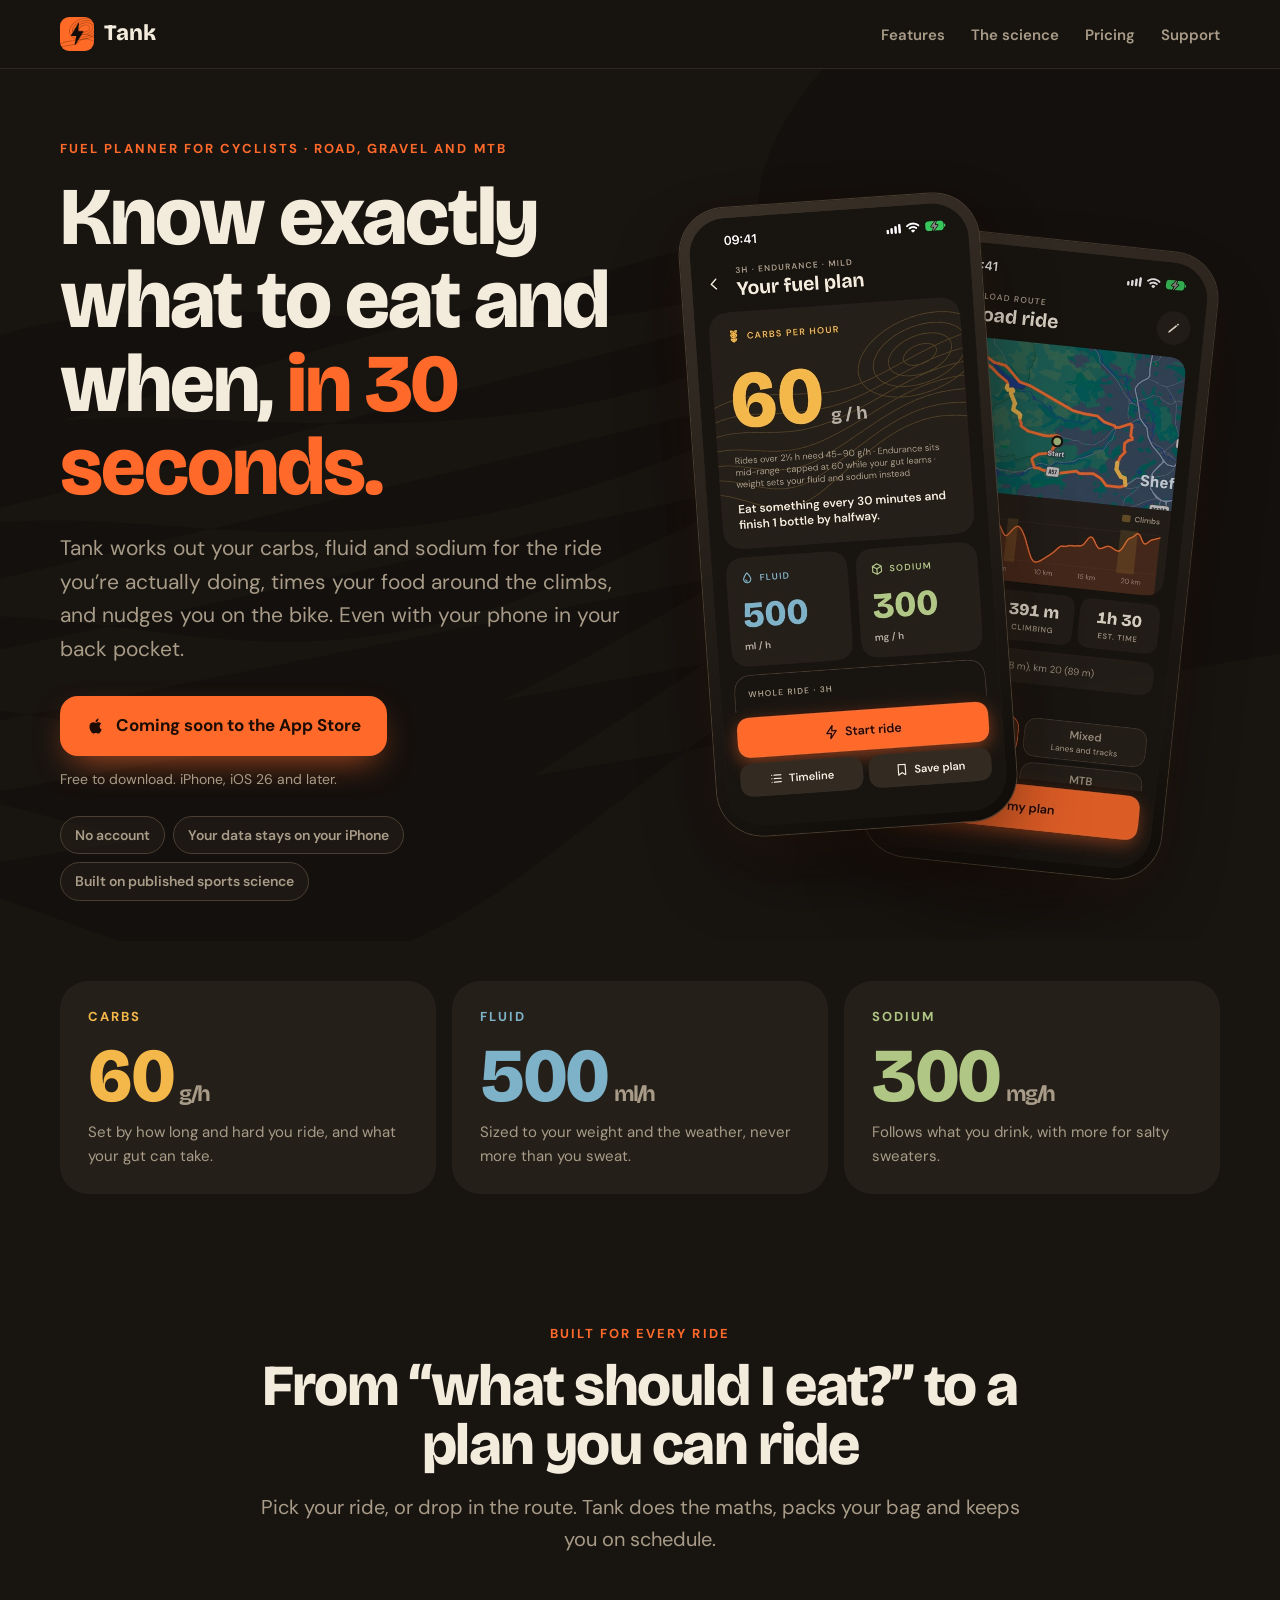
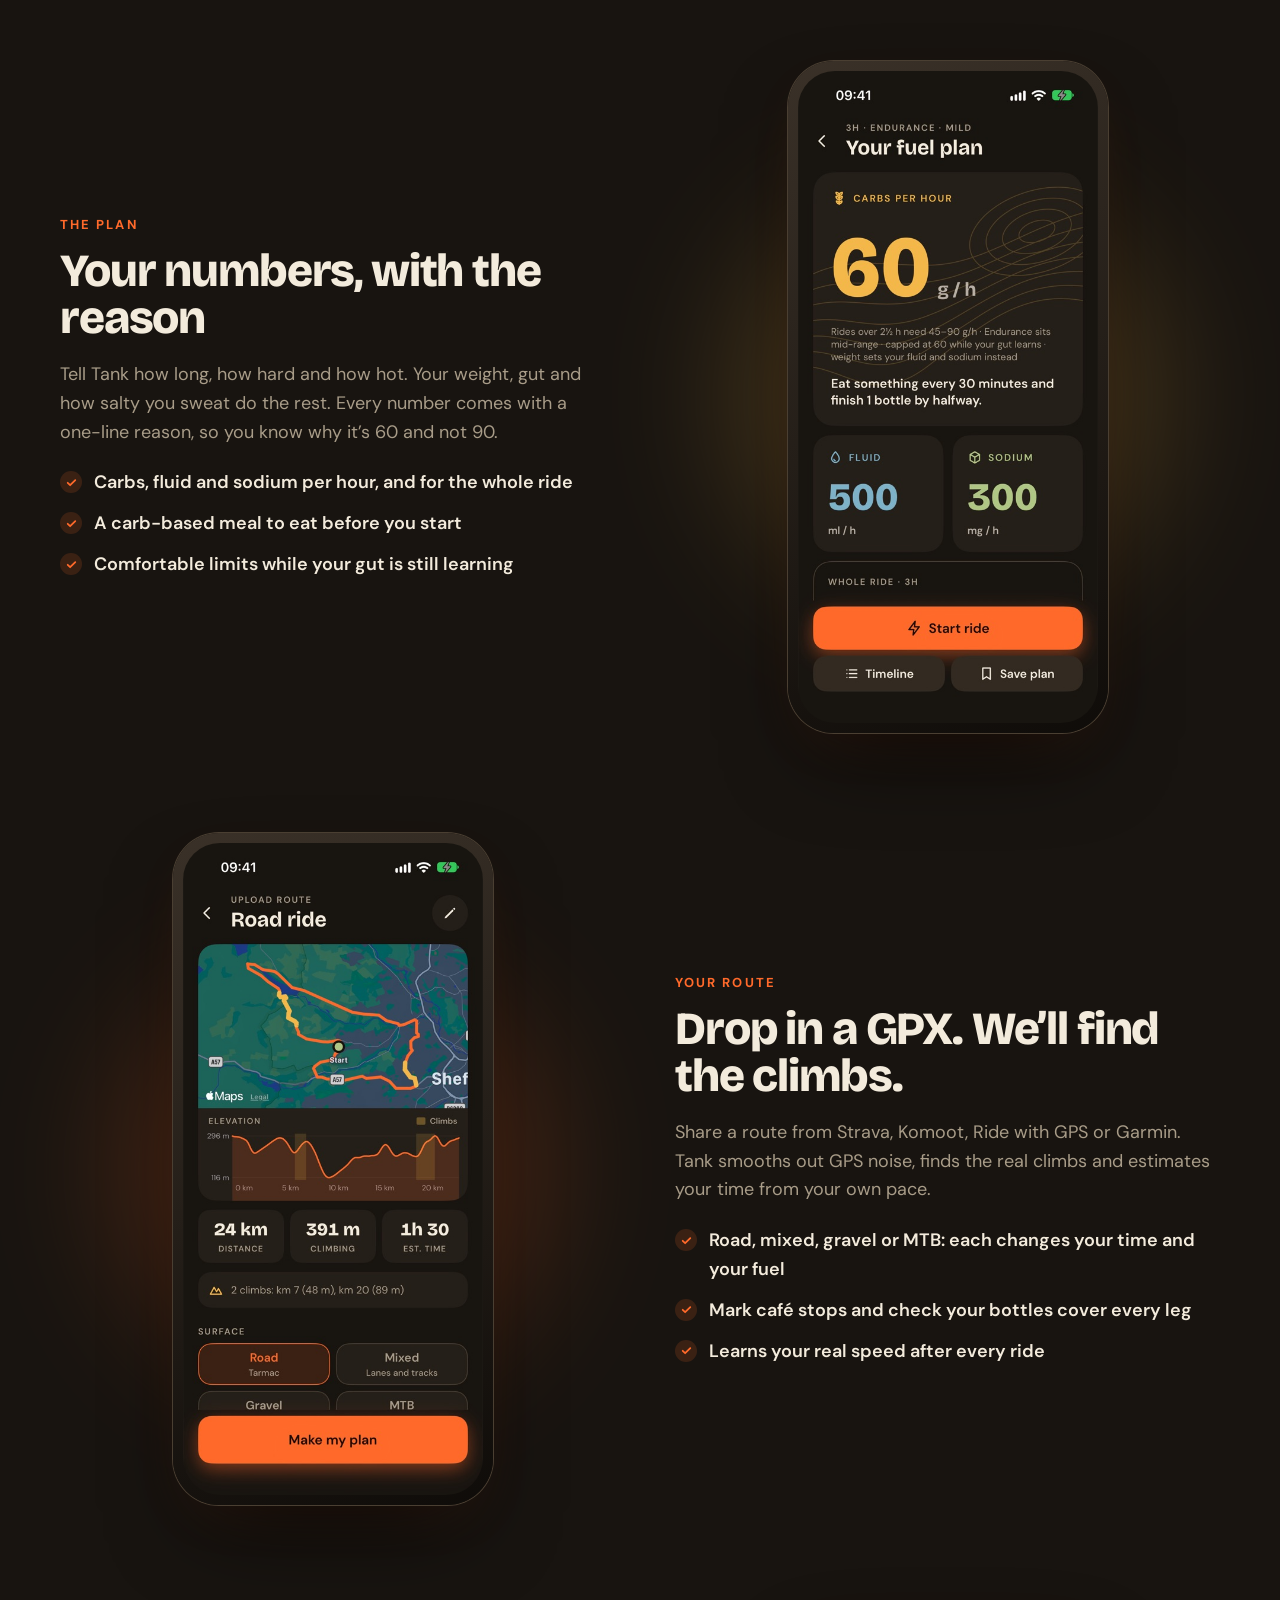
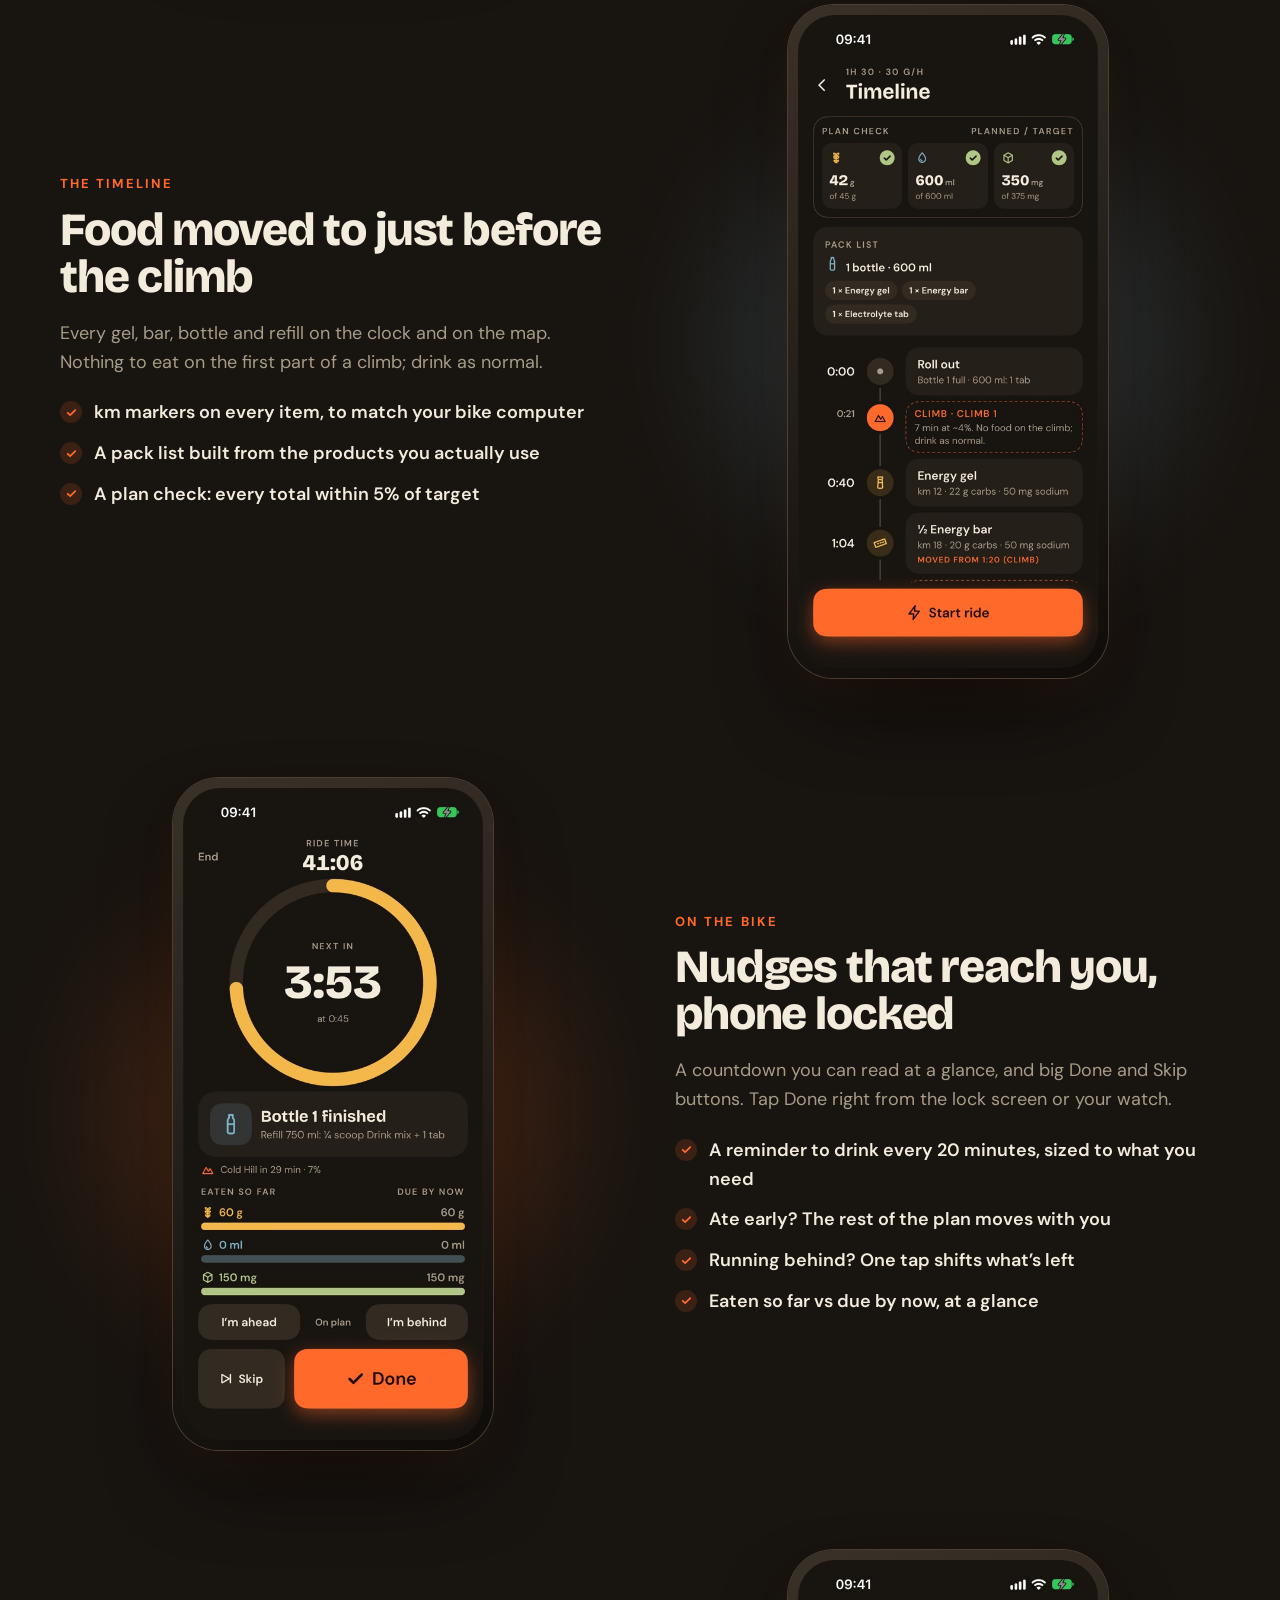
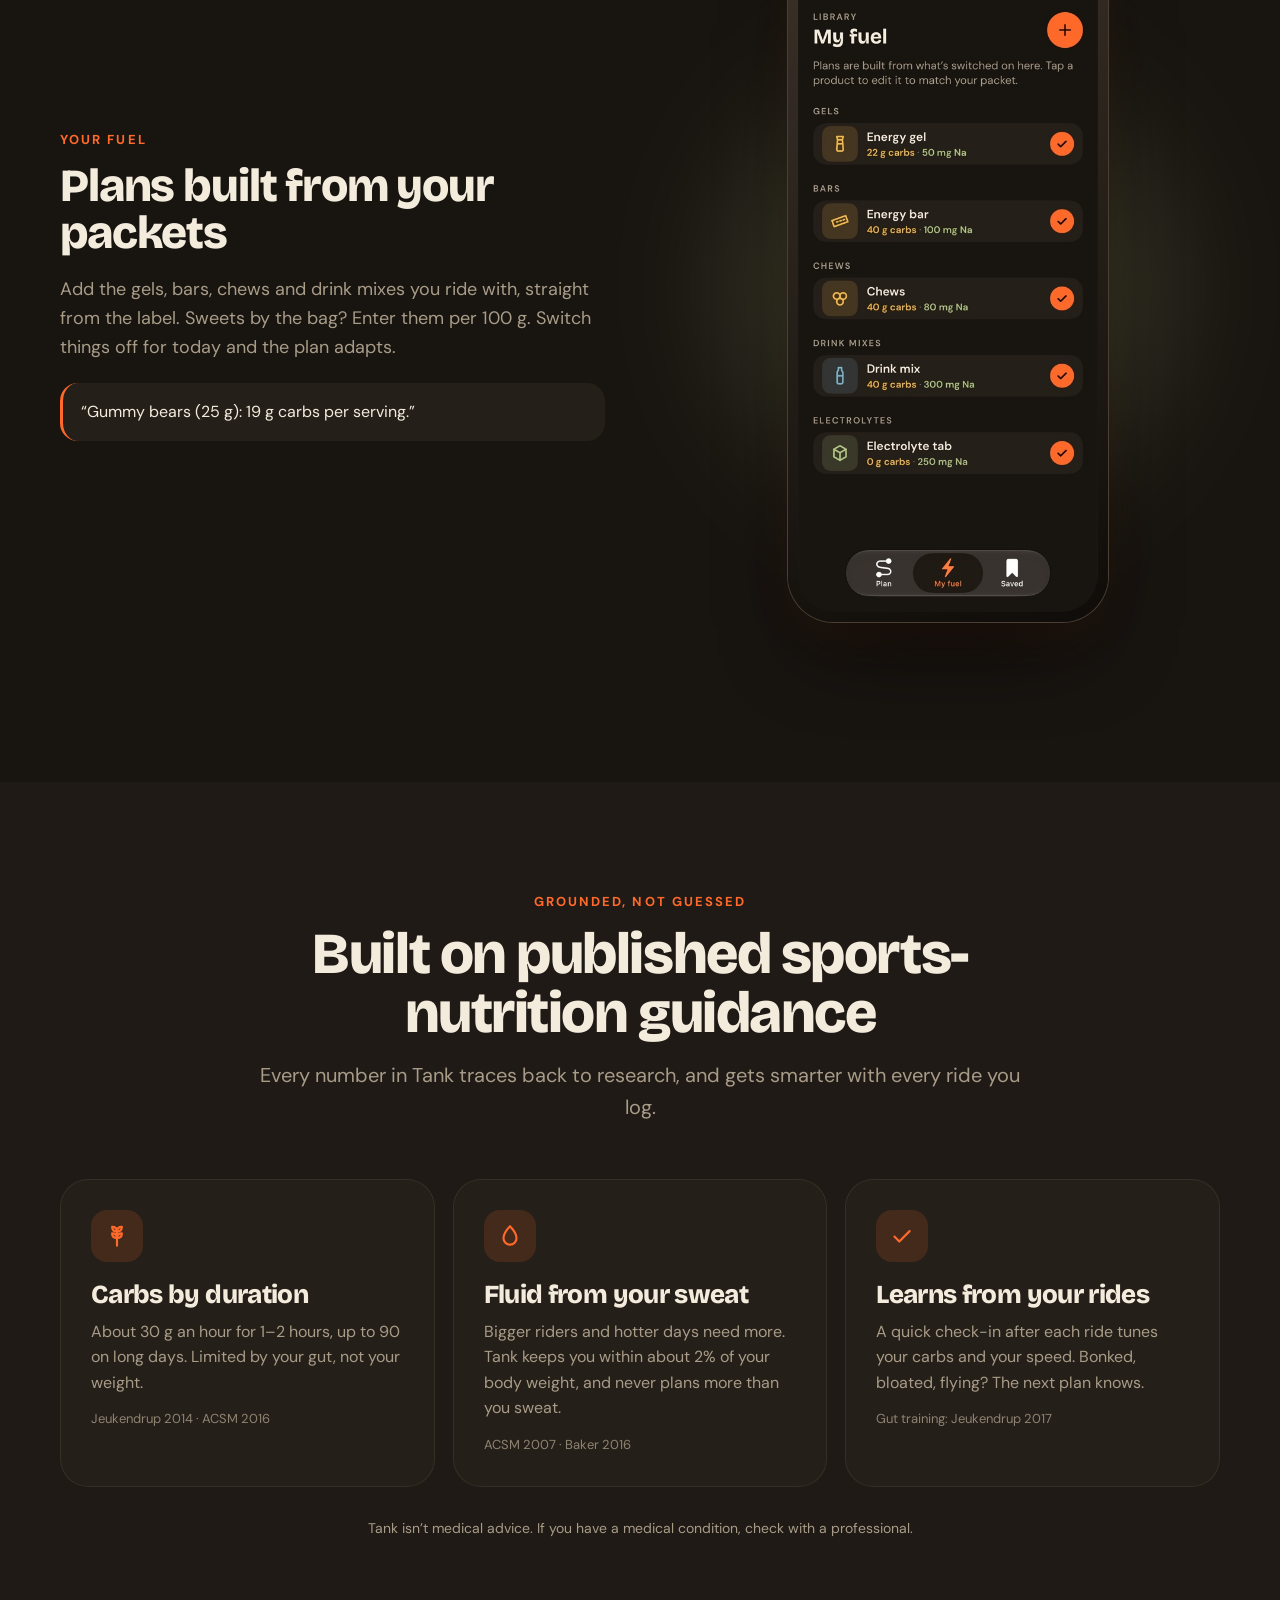
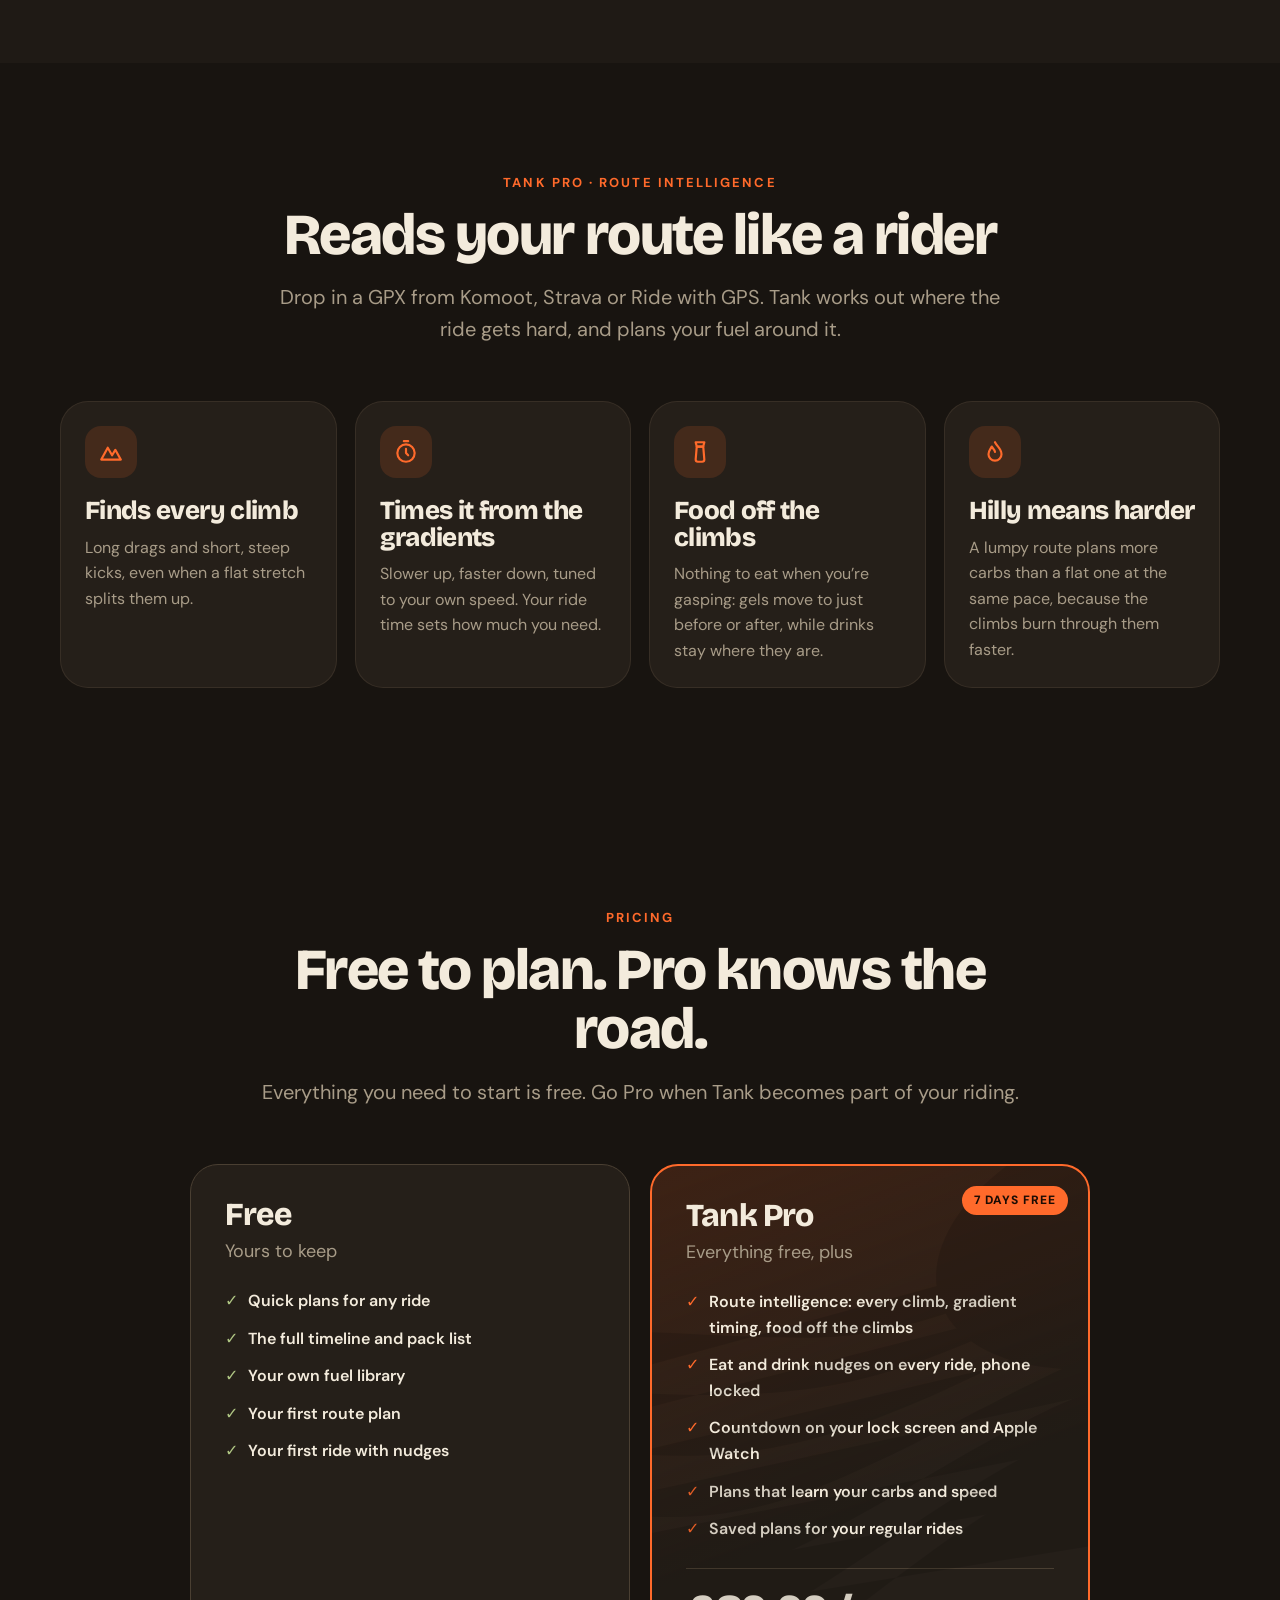
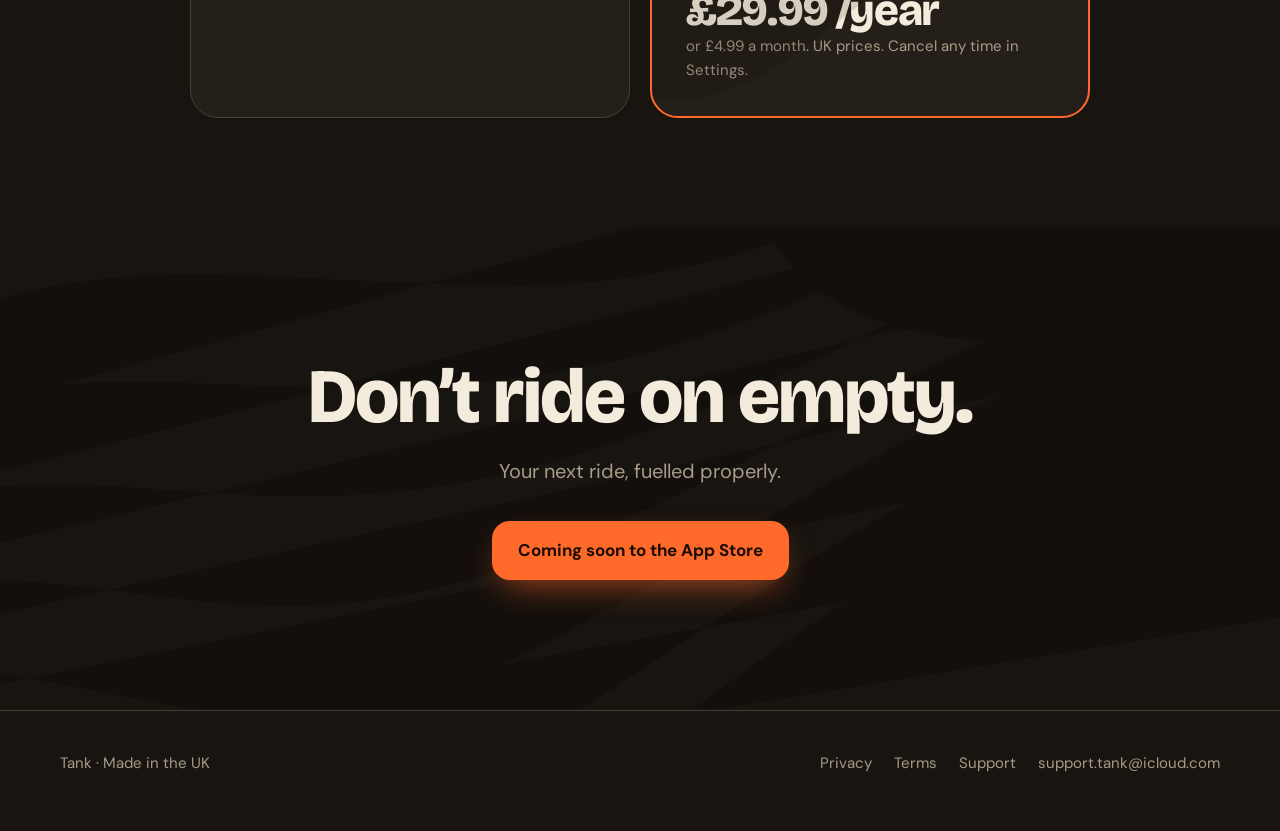
==== index.html @ f873caa7 "Tank website Co-Authored-By: Claude Sonnet 5.5 <noreply@anthropic.com>" ====
<!doctype html>
<html lang="en-GB">
<head>
  <meta charset="utf-8">
  <meta name="viewport" content="width=device-width, initial-scale=1">
  <title>Tank: know exactly what to eat on the bike</title>
  <meta name="description" content="Tank plans your carbs, fluid and sodium for every ride, times your food around the climbs, and nudges you on the bike. For cyclists on road, gravel and MTB.">
  <link rel="icon" href="img/favicon.png">
  <link rel="apple-touch-icon" href="img/icon.png">
  <link rel="preconnect" href="https://fonts.googleapis.com">
  <link rel="preconnect" href="https://fonts.gstatic.com" crossorigin>
  <link href="https://fonts.googleapis.com/css2?family=Bricolage+Grotesque:opsz,wght@12..96,600..800&family=DM+Sans:opsz,wght@9..40,400..700&display=swap" rel="stylesheet">
  <link rel="stylesheet" href="styles.css?v=3">
</head>
<body>

<svg width="0" height="0" style="position:absolute" aria-hidden="true">
  <defs>
    <symbol id="topo" viewBox="0 0 390 300" preserveAspectRatio="xMidYMid slice">
      <path d="M-20 240 C 60 200, 90 290, 170 230 S 300 120, 410 170"/>
      <path d="M-20 226 C 60 182, 90 260, 170 210 S 300 108, 410 148"/>
      <path d="M-20 212 C 60 164, 90 230, 170 190 S 300 96, 410 126"/>
      <path d="M-20 198 C 60 146, 90 200, 170 170 S 300 84, 410 104"/>
      <path d="M-20 184 C 60 128, 90 170, 170 150 S 300 72, 410 82"/>
      <path d="M-20 170 C 60 110, 90 140, 170 130 S 300 60, 410 60"/>
      <path d="M-20 156 C 60 92, 90 110, 170 110 S 300 48, 410 38"/>
      <ellipse cx="300" cy="70" rx="22" ry="12" transform="rotate(-18 300 70)"/>
      <ellipse cx="300" cy="70" rx="42" ry="24" transform="rotate(-18 300 70)"/>
      <ellipse cx="300" cy="70" rx="62" ry="36" transform="rotate(-18 300 70)"/>
      <ellipse cx="300" cy="70" rx="82" ry="48" transform="rotate(-18 300 70)"/>
    </symbol>
  </defs>
</svg>

<header class="nav">
  <div class="wrap">
    <a class="brand" href="index.html"><img src="img/icon.png" alt="">Tank</a>
    <ul>
      <li class="hide-sm"><a href="#features">Features</a></li>
      <li class="hide-sm"><a href="#science">The science</a></li>
      <li><a href="#pricing">Pricing</a></li>
      <li><a href="support.html">Support</a></li>
    </ul>
  </div>
</header>

<main>
  <section class="hero">
    <div class="topo"><svg><use href="#topo"/></svg></div>
    <div class="wrap">
      <div class="reveal">
        <div class="eyebrow">Fuel planner for cyclists · road, gravel and MTB</div>
        <h1>Know exactly what to eat and when, <em>in 30 seconds.</em></h1>
        <p class="lede">Tank works out your carbs, fluid and sodium for the ride you’re actually doing, times your food around the climbs, and nudges you on the bike. Even with your phone in your back pocket.</p>
        <a class="btn" href="#pricing">
          <svg viewBox="0 0 24 24" fill="currentColor" aria-hidden="true"><path d="M16.37 12.6c-.02-2.27 1.86-3.36 1.94-3.41-1.06-1.55-2.71-1.76-3.29-1.78-1.4-.14-2.73.82-3.44.82-.71 0-1.8-.8-2.96-.78-1.52.02-2.93.89-3.71 2.25-1.59 2.75-.41 6.81 1.13 9.04.76 1.09 1.66 2.31 2.84 2.27 1.14-.05 1.57-.74 2.95-.74 1.38 0 1.76.74 2.96.71 1.23-.02 2-1.11 2.74-2.21.87-1.26 1.22-2.49 1.24-2.55-.03-.01-2.37-.91-2.4-3.62zM14.12 5.94c.63-.76 1.05-1.82.93-2.88-.9.04-2 .6-2.65 1.36-.58.67-1.09 1.75-.95 2.79 1.01.08 2.04-.51 2.67-1.27z"/></svg>
          Coming soon to the App Store
        </a>
        <p class="small">Free to download. iPhone, iOS 26 and later.</p>
        <div class="chips">
          <span class="chip">No account</span>
          <span class="chip">Your data stays on your iPhone</span>
          <span class="chip">Built on published sports science</span>
        </div>
      </div>
      <div class="phones reveal">
        <div class="phone back"><img src="img/route.jpg" alt="Tank’s route screen: a 24 km road ride near Sheffield with two climbs, 391 m of climbing, 1h 30 estimated"></div>
        <div class="phone front"><img src="img/plan.jpg" alt="Tank’s fuel plan: 60 g carbs per hour, 700 ml fluid, 400 mg sodium"></div>
      </div>
    </div>
  </section>

  <div class="wrap macros reveal">
    <div class="macro"><div class="label c-carbs">Carbs</div><div class="num c-carbs">60<span class="unit">g/h</span></div><p>Set by how long and hard you ride, and what your gut can take.</p></div>
    <div class="macro"><div class="label c-fluid">Fluid</div><div class="num c-fluid">500<span class="unit">ml/h</span></div><p>Sized to your weight and the weather, never more than you sweat.</p></div>
    <div class="macro"><div class="label c-sodium">Sodium</div><div class="num c-sodium">300<span class="unit">mg/h</span></div><p>Follows what you drink, with more for salty sweaters.</p></div>
  </div>

  <section class="band" id="features">
    <div class="wrap">
      <div class="section-head reveal">
        <div class="eyebrow">Built for every ride</div>
        <h2>From “what should I eat?” to a plan you can ride</h2>
        <p>Pick your ride, or drop in the route. Tank does the maths, packs your bag and keeps you on schedule.</p>
      </div>

      <div class="feature reveal">
        <div class="text">
          <div class="eyebrow">The plan</div>
          <h3>Your numbers, with the reason</h3>
          <p>Tell Tank how long, how hard and how hot. Your weight, gut and how salty you sweat do the rest. Every number comes with a one-line reason, so you know why it’s 60 and not 90.</p>
          <ul>
            <li>Carbs, fluid and sodium per hour, and for the whole ride</li>
            <li>A carb-based meal to eat before you start</li>
            <li>Comfortable limits while your gut is still learning</li>
          </ul>
        </div>
        <div class="shot"><div class="glow" style="background:var(--carbs)"></div><div class="phone"><img src="img/plan.jpg" alt="Plan screen" loading="lazy"></div></div>
      </div>

      <div class="feature flip reveal">
        <div class="text">
          <div class="eyebrow">Your route</div>
          <h3>Drop in a GPX. We’ll find the climbs.</h3>
          <p>Share a route from Strava, Komoot, Ride with GPS or Garmin. Tank smooths out GPS noise, finds the real climbs and estimates your time from your own pace.</p>
          <ul>
            <li>Road, mixed, gravel or MTB: each changes your time and your fuel</li>
            <li>Mark café stops and check your bottles cover every leg</li>
            <li>Learns your real speed after every ride</li>
          </ul>
        </div>
        <div class="shot"><div class="glow" style="background:var(--accent)"></div><div class="phone"><img src="img/route.jpg" alt="Route screen with map and elevation" loading="lazy"></div></div>
      </div>

      <div class="feature reveal">
        <div class="text">
          <div class="eyebrow">The timeline</div>
          <h3>Food moved to just before the climb</h3>
          <p>Every gel, bar, bottle and refill on the clock and on the map. Nothing to eat on the first part of a climb; drink as normal.</p>
          <ul>
            <li>km markers on every item, to match your bike computer</li>
            <li>A pack list built from the products you actually use</li>
            <li>A plan check: every total within 5% of target</li>
          </ul>
        </div>
        <div class="shot"><div class="glow" style="background:var(--fluid)"></div><div class="phone"><img src="img/timeline.jpg" alt="Timeline with timed food and a climb" loading="lazy"></div></div>
      </div>

      <div class="feature flip reveal">
        <div class="text">
          <div class="eyebrow">On the bike</div>
          <h3>Nudges that reach you, phone locked</h3>
          <p>A countdown you can read at a glance, and big Done and Skip buttons. Tap Done right from the lock screen or your watch.</p>
          <ul>
            <li>A reminder to drink every 20 minutes, sized to what you need</li>
            <li>Ate early? The rest of the plan moves with you</li>
            <li>Running behind? One tap shifts what’s left</li>
            <li>Eaten so far vs due by now, at a glance</li>
          </ul>
        </div>
        <div class="shot"><div class="glow" style="background:var(--accent)"></div><div class="phone"><img src="img/inride.jpg" alt="In-ride countdown with Done and Skip" loading="lazy"></div></div>
      </div>

      <div class="feature reveal">
        <div class="text">
          <div class="eyebrow">Your fuel</div>
          <h3>Plans built from your packets</h3>
          <p>Add the gels, bars, chews and drink mixes you ride with, straight from the label. Sweets by the bag? Enter them per 100 g. Switch things off for today and the plan adapts.</p>
          <div class="quote">“Gummy bears (25 g): 19 g carbs per serving.”</div>
        </div>
        <div class="shot"><div class="glow" style="background:var(--sodium)"></div><div class="phone"><img src="img/fuel.jpg" alt="My fuel product library" loading="lazy"></div></div>
      </div>
    </div>
  </section>

  <section class="band alt" id="science">
    <div class="wrap">
      <div class="section-head reveal">
        <div class="eyebrow">Grounded, not guessed</div>
        <h2>Built on published sports-nutrition guidance</h2>
        <p>Every number in Tank traces back to research, and gets smarter with every ride you log.</p>
      </div>
      <div class="cards">
        <div class="card reveal">
          <div class="icon"><svg viewBox="0 0 24 24" fill="none" stroke="currentColor" stroke-width="2" stroke-linecap="round" stroke-linejoin="round"><path d="M12 21V8"/><path d="M12 8c-3 0-4.5-2-4.5-4.5C10 3.5 12 5 12 8Z"/><path d="M12 8c3 0 4.5-2 4.5-4.5C14 3.5 12 5 12 8Z"/><path d="M12 14c-3 0-4.5-2-4.5-4.5C10 9.5 12 11 12 14Z"/><path d="M12 14c3 0 4.5-2 4.5-4.5C14 9.5 12 11 12 14Z"/></svg></div>
          <h3>Carbs by duration</h3>
          <p>About 30 g an hour for 1–2 hours, up to 90 on long days. Limited by your gut, not your weight.</p>
          <div class="src">Jeukendrup 2014 · ACSM 2016</div>
        </div>
        <div class="card reveal">
          <div class="icon"><svg viewBox="0 0 24 24" fill="none" stroke="currentColor" stroke-width="2" stroke-linecap="round" stroke-linejoin="round"><path d="M12 3s6 6.2 6 11a6 6 0 0 1-12 0c0-4.8 6-11 6-11Z"/></svg></div>
          <h3>Fluid from your sweat</h3>
          <p>Bigger riders and hotter days need more. Tank keeps you within about 2% of your body weight, and never plans more than you sweat.</p>
          <div class="src">ACSM 2007 · Baker 2016</div>
        </div>
        <div class="card reveal">
          <div class="icon"><svg viewBox="0 0 24 24" fill="none" stroke="currentColor" stroke-width="2" stroke-linecap="round" stroke-linejoin="round"><path d="m5 12.5 4.5 4.5L19 7.5"/></svg></div>
          <h3>Learns from your rides</h3>
          <p>A quick check-in after each ride tunes your carbs and your speed. Bonked, bloated, flying? The next plan knows.</p>
          <div class="src">Gut training: Jeukendrup 2017</div>
        </div>
      </div>
      <p class="small reveal" style="text-align:center;margin-top:30px">Tank isn’t medical advice. If you have a medical condition, check with a professional.</p>
    </div>
  </section>

  <section class="band" id="route">
    <div class="wrap">
      <div class="section-head reveal">
        <div class="eyebrow">Tank Pro · route intelligence</div>
        <h2>Reads your route like a rider</h2>
        <p>Drop in a GPX from Komoot, Strava or Ride with GPS. Tank works out where the ride gets hard, and plans your fuel around it.</p>
      </div>
      <div class="cards four">
        <div class="card reveal">
          <div class="icon"><svg viewBox="0 0 24 24" fill="none" stroke="currentColor" stroke-width="2" stroke-linecap="round" stroke-linejoin="round"><path d="m3 19 6-11 4 7 3-5 5 9H3Z"/></svg></div>
          <h3>Finds every climb</h3>
          <p>Long drags and short, steep kicks, even when a flat stretch splits them up.</p>
        </div>
        <div class="card reveal">
          <div class="icon"><svg viewBox="0 0 24 24" fill="none" stroke="currentColor" stroke-width="2" stroke-linecap="round" stroke-linejoin="round"><circle cx="12" cy="13" r="8"/><path d="M12 9v4l2 2M10 2h4"/></svg></div>
          <h3>Times it from the gradients</h3>
          <p>Slower up, faster down, tuned to your own speed. Your ride time sets how much you need.</p>
        </div>
        <div class="card reveal">
          <div class="icon"><svg viewBox="0 0 24 24" fill="none" stroke="currentColor" stroke-width="2" stroke-linecap="round" stroke-linejoin="round"><path d="M8 3h8l-1 4H9L8 3Z"/><path d="M9 7h6l1 12a2 2 0 0 1-2 2h-4a2 2 0 0 1-2-2L9 7Z"/></svg></div>
          <h3>Food off the climbs</h3>
          <p>Nothing to eat when you’re gasping: gels move to just before or after, while drinks stay where they are.</p>
        </div>
        <div class="card reveal">
          <div class="icon"><svg viewBox="0 0 24 24" fill="none" stroke="currentColor" stroke-width="2" stroke-linecap="round" stroke-linejoin="round"><path d="M12 3c2 4 6 6 6 11a6 6 0 0 1-12 0c0-3 2-5 3-7 1 2 3 3 3 5"/></svg></div>
          <h3>Hilly means harder</h3>
          <p>A lumpy route plans more carbs than a flat one at the same pace, because the climbs burn through them faster.</p>
        </div>
      </div>
    </div>
  </section>

  <section class="band" id="pricing">
    <div class="wrap">
      <div class="section-head reveal">
        <div class="eyebrow">Pricing</div>
        <h2>Free to plan. Pro knows the road.</h2>
        <p>Everything you need to start is free. Go Pro when Tank becomes part of your riding.</p>
      </div>
      <div class="pricing">
        <div class="price reveal">
          <h3>Free</h3>
          <div class="sub">Yours to keep</div>
          <ul>
            <li>Quick plans for any ride</li>
            <li>The full timeline and pack list</li>
            <li>Your own fuel library</li>
            <li>Your first route plan</li>
            <li>Your first ride with nudges</li>
          </ul>
        </div>
        <div class="price pro reveal">
          <div class="topo"><svg><use href="#topo"/></svg></div>
          <span class="badge">7 DAYS FREE</span>
          <h3>Tank Pro</h3>
          <div class="sub">Everything free, plus</div>
          <ul>
            <li>Route intelligence: every climb, gradient timing, food off the climbs</li>
            <li>Eat and drink nudges on every ride, phone locked</li>
            <li>Countdown on your lock screen and Apple Watch</li>
            <li>Plans that learn your carbs and speed</li>
            <li>Saved plans for your regular rides</li>
          </ul>
          <div class="amounts">
            <div class="num">£29.99<span class="unit"> /year</span></div>
            <p>or £4.99 a month. UK prices. Cancel any time in Settings.</p>
          </div>
        </div>
      </div>
    </div>
  </section>

  <section class="cta">
    <div class="topo"><svg><use href="#topo"/></svg></div>
    <div class="wrap reveal">
      <h2>Don’t ride on empty.</h2>
      <p>Your next ride, fuelled properly.</p>
      <a class="btn" href="#pricing">Coming soon to the App Store</a>
    </div>
  </section>
</main>

<footer>
  <div class="wrap">
    <div>Tank · Made in the UK</div>
    <nav>
      <a href="privacy.html">Privacy</a>
      <a href="https://www.apple.com/legal/internet-services/itunes/dev/stdeula/">Terms</a>
      <a href="support.html">Support</a>
      <a href="mailto:support.tank@icloud.com">support.tank@icloud.com</a>
    </nav>
  </div>
</footer>

<script>
  const io = new IntersectionObserver((entries) => {
    entries.forEach((e) => { if (e.isIntersecting) { e.target.classList.add('in'); io.unobserve(e.target); } });
  }, { threshold: 0.12 });
  document.querySelectorAll('.reveal').forEach((el) => io.observe(el));
</script>
</body>
</html>
---- styles.css ----
:root {
  --bg: #181410;
  --bg2: #1f1a15;
  --surface: #251f19;
  --surface2: #332b22;
  --line: #4a3f32;
  --ink: #f3ebdc;
  --muted: #a89c88;
  --accent: #ff6a2b;
  --accent-ink: #1c0c04;
  --carbs: #f4b84a;
  --fluid: #7db2c8;
  --sodium: #b0c684;
  --radius: 28px;
  --max: 1160px;
}

* { box-sizing: border-box; }
html { scroll-behavior: smooth; }
body {
  margin: 0;
  background: var(--bg);
  color: var(--ink);
  font-family: "DM Sans", system-ui, sans-serif;
  font-size: 18px;
  line-height: 1.6;
  -webkit-font-smoothing: antialiased;
  overflow-x: hidden;
}
img { max-width: 100%; display: block; }
a { color: var(--accent); text-decoration: none; }
a:hover { text-decoration: underline; }

h1, h2, h3, .display {
  font-family: "Bricolage Grotesque", system-ui, sans-serif;
  font-weight: 800;
  letter-spacing: -0.025em;
  line-height: 1.02;
  margin: 0;
}
.num { font-family: "Bricolage Grotesque", system-ui, sans-serif; font-weight: 800; letter-spacing: -0.03em; line-height: 0.9; font-variant-numeric: tabular-nums; }
.eyebrow {
  font-size: 13px; font-weight: 700; letter-spacing: 0.16em; text-transform: uppercase; color: var(--accent);
}
.muted { color: var(--muted); }
.wrap { width: min(var(--max), 100% - 40px); margin: 0 auto; }

/* Contour texture */
.topo { position: absolute; inset: 0; pointer-events: none; overflow: hidden; }
.topo svg { position: absolute; width: 140%; height: 140%; left: -20%; top: -20%; }
.topo path, .topo ellipse { fill: none; stroke: currentColor; stroke-width: 1.2; }

/* Nav */
.nav {
  position: sticky; top: 0; z-index: 50;
  backdrop-filter: blur(14px); -webkit-backdrop-filter: blur(14px);
  background: rgba(24, 20, 16, 0.78);
  border-bottom: 1px solid rgba(74, 63, 50, 0.5);
}
.nav .wrap { display: flex; align-items: center; justify-content: space-between; height: 68px; }
.brand { display: flex; align-items: center; gap: 10px; color: var(--ink); font-family: "Bricolage Grotesque"; font-weight: 800; font-size: 22px; }
.brand img { width: 34px; height: 34px; border-radius: 9px; }
.brand:hover { text-decoration: none; }
.nav ul { display: flex; gap: 26px; list-style: none; margin: 0; padding: 0; }
.nav li a { color: var(--muted); font-size: 15px; font-weight: 600; }
.nav li a:hover { color: var(--ink); text-decoration: none; }

/* Buttons */
.btn {
  display: inline-flex; align-items: center; gap: 10px;
  padding: 16px 26px; border-radius: 18px;
  background: var(--accent); color: var(--accent-ink);
  font-weight: 700; font-size: 17px;
  box-shadow: 0 14px 34px -12px rgba(255, 106, 43, 0.7);
  transition: transform 0.15s ease;
}
.btn:hover { text-decoration: none; transform: translateY(-2px); }
.btn svg { width: 20px; height: 20px; }
.chips { display: flex; flex-wrap: wrap; gap: 8px; margin-top: 26px; }
.chip {
  font-size: 14px; font-weight: 600; color: var(--muted);
  padding: 7px 14px; border-radius: 999px; border: 1px solid var(--line); background: rgba(37, 31, 25, 0.6);
}

/* Hero */
.hero { position: relative; padding: 70px 0 40px; overflow: hidden; }
.hero .topo { color: var(--accent); opacity: 0.16; }
.hero .wrap { position: relative; display: grid; grid-template-columns: 1.05fr 0.95fr; gap: 40px; align-items: center; }
.hero h1 { font-size: clamp(46px, 6.4vw, 84px); margin-top: 16px; }
.hero h1 em { font-style: normal; color: var(--accent); }
.hero p.lede { font-size: 21px; color: var(--muted); max-width: 33em; margin: 22px 0 30px; }
.small { font-size: 14px; color: var(--muted); margin-top: 12px; }

/* Phones */
.phone {
  position: relative; border-radius: 46px; padding: 10px;
  background: linear-gradient(160deg, #3a3128, #0f0c09);
  box-shadow: 0 0 0 1px #4a3f32, 0 40px 90px -30px rgba(0, 0, 0, 0.85), 0 20px 60px -30px rgba(255, 106, 43, 0.25);
}
.phone img { border-radius: 37px; width: 100%; }
.phones { position: relative; height: 640px; }
.phones .phone { position: absolute; width: 300px; }
.phones .back { right: 30px; top: 40px; transform: rotate(6deg); opacity: 0.85; }
.phones .front { left: 10px; top: 0; transform: rotate(-4deg); }

/* Macro strip */
.macros { display: grid; grid-template-columns: repeat(3, 1fr); gap: 16px; margin: 40px auto 20px; }
.macro { position: relative; overflow: hidden; background: var(--surface); border-radius: var(--radius); padding: 26px 28px; }
.macro .label { font-size: 13px; font-weight: 700; letter-spacing: 0.16em; text-transform: uppercase; display: flex; gap: 8px; align-items: center; }
.macro .num { font-size: 76px; margin-top: 14px; }
.macro .unit { font-family: "Bricolage Grotesque"; font-weight: 700; font-size: 22px; color: var(--muted); margin-left: 6px; }
.macro p { margin: 10px 0 0; font-size: 15px; color: var(--muted); }
.c-carbs { color: var(--carbs); } .c-fluid { color: var(--fluid); } .c-sodium { color: var(--sodium); }

/* Sections */
section { position: relative; }
.section-head { text-align: center; max-width: 760px; margin: 0 auto 56px; }
.section-head h2 { font-size: clamp(36px, 4.6vw, 58px); margin-top: 12px; }
.section-head p { color: var(--muted); font-size: 20px; margin-top: 16px; }
.band { padding: 110px 0; }
.band.alt { background: var(--bg2); }

.feature { display: grid; grid-template-columns: 1fr 1fr; gap: 70px; align-items: center; padding: 50px 0; }
.feature.flip .text { order: 2; }
.feature .text h3 { font-size: clamp(32px, 3.6vw, 46px); margin: 12px 0 18px; }
.feature .text p { color: var(--muted); margin: 0 0 14px; }
.feature .text ul { list-style: none; padding: 0; margin: 22px 0 0; display: grid; gap: 12px; }
.feature .text li { display: flex; gap: 12px; align-items: flex-start; font-weight: 600; }
.feature .text li::before {
  content: ""; flex: none; width: 22px; height: 22px; margin-top: 3px; border-radius: 50%;
  background: rgba(255, 106, 43, 0.15) url("data:image/svg+xml,%3Csvg xmlns='http://www.w3.org/2000/svg' viewBox='0 0 24 24' fill='none' stroke='%23ff6a2b' stroke-width='3.2' stroke-linecap='round' stroke-linejoin='round'%3E%3Cpath d='m5 12.5 4.5 4.5L19 7.5'/%3E%3C/svg%3E") center / 13px no-repeat;
}
.feature .shot { position: relative; display: flex; justify-content: center; }
.feature .shot .phone { width: 320px; }
.feature .shot .glow { position: absolute; width: 420px; height: 420px; border-radius: 50%; filter: blur(70px); opacity: 0.22; top: 50%; left: 50%; transform: translate(-50%, -50%); }
.quote {
  margin-top: 22px; padding: 16px 18px; border-radius: 18px; background: var(--surface);
  border-left: 3px solid var(--accent); font-size: 16px; color: var(--ink);
}

/* Cards */
.cards { display: grid; grid-template-columns: repeat(3, 1fr); gap: 18px; }
.cards.four { grid-template-columns: repeat(4, 1fr); }
.cards.four .card { padding: 24px; }
@media (max-width: 1100px) { .cards.four { grid-template-columns: repeat(2, 1fr); } }
.card { position: relative; overflow: hidden; background: var(--surface); border-radius: var(--radius); padding: 30px; border: 1px solid rgba(74, 63, 50, 0.5); }
.card .icon { width: 52px; height: 52px; border-radius: 16px; display: grid; place-items: center; background: rgba(255, 106, 43, 0.14); color: var(--accent); }
.card .icon svg { width: 26px; height: 26px; }
.card h3 { font-size: 26px; margin: 20px 0 10px; }
.card p { color: var(--muted); margin: 0; font-size: 16px; }
.card .src { margin-top: 14px; font-size: 13px; color: var(--muted); opacity: 0.8; }

/* Pricing */
.pricing { display: grid; grid-template-columns: 1fr 1fr; gap: 20px; max-width: 900px; margin: 0 auto; }
.price { position: relative; overflow: hidden; border-radius: var(--radius); padding: 34px; background: var(--surface); border: 1px solid var(--line); }
.price.pro { background: linear-gradient(160deg, rgba(255, 106, 43, 0.16), rgba(37, 31, 25, 1) 60%); border: 2px solid var(--accent); }
.price .topo { color: var(--accent); opacity: 0.12; }
.price h3 { font-size: 32px; }
.price .sub { color: var(--muted); margin: 6px 0 22px; }
.price ul { list-style: none; padding: 0; margin: 0; display: grid; gap: 12px; }
.price li { display: flex; gap: 10px; font-weight: 600; font-size: 16px; }
.price li::before { content: "✓"; color: var(--sodium); font-weight: 800; }
.price.pro li::before { color: var(--accent); }
.amounts { margin-top: 26px; padding-top: 22px; border-top: 1px solid var(--line); }
.amounts .num { font-size: 44px; }
.amounts p { margin: 4px 0 0; color: var(--muted); font-size: 15px; }
.badge { position: absolute; top: 20px; right: 20px; background: var(--accent); color: var(--accent-ink); font-weight: 800; font-size: 12px; letter-spacing: 0.08em; padding: 5px 12px; border-radius: 999px; }

/* Final CTA */
.cta { position: relative; overflow: hidden; text-align: center; padding: 130px 0; }
.cta .topo { color: var(--accent); opacity: 0.2; }
.cta h2 { font-size: clamp(44px, 6vw, 80px); position: relative; }
.cta p { position: relative; color: var(--muted); font-size: 20px; margin: 18px 0 34px; }
.cta .btn { position: relative; }

/* Footer */
footer { border-top: 1px solid var(--line); padding: 40px 0 56px; color: var(--muted); font-size: 15px; }
footer .wrap { display: flex; justify-content: space-between; gap: 20px; flex-wrap: wrap; align-items: center; }
footer nav { display: flex; gap: 22px; flex-wrap: wrap; }
footer a { color: var(--muted); }

/* Text pages */
.page { padding: 70px 0 100px; }
.page .wrap { max-width: 780px; }
.page h1 { font-size: clamp(42px, 5vw, 64px); margin: 12px 0 14px; }
.page h2 { font-size: 28px; margin: 46px 0 12px; }
.page p, .page li { color: #d9cfbd; }
.page .updated { color: var(--muted); font-size: 15px; }
.summary { background: var(--surface); border-radius: var(--radius); padding: 26px 30px; margin: 28px 0; border: 1px solid var(--line); }
.summary ul { margin: 10px 0 0; padding-left: 20px; }
details { background: var(--surface); border-radius: 20px; padding: 0 24px; margin-bottom: 12px; border: 1px solid rgba(74, 63, 50, 0.6); }
details summary { cursor: pointer; padding: 20px 0; font-weight: 700; font-size: 18px; list-style: none; display: flex; justify-content: space-between; gap: 12px; }
details summary::-webkit-details-marker { display: none; }
details summary::after { content: "+"; color: var(--accent); font-size: 24px; line-height: 1; }
details[open] summary::after { content: "–"; }
details > div { padding: 0 0 20px; color: var(--muted); }
.contact { display: flex; align-items: center; gap: 18px; background: var(--surface); border-radius: var(--radius); padding: 28px; margin: 30px 0 40px; border: 1px solid var(--line); }
.contact .icon { width: 56px; height: 56px; border-radius: 16px; display: grid; place-items: center; background: rgba(255, 106, 43, 0.14); color: var(--accent); flex: none; }

/* Reveal on scroll */
.reveal { opacity: 0; transform: translateY(26px); transition: opacity 0.7s ease, transform 0.7s ease; }
.reveal.in { opacity: 1; transform: none; }
@media (prefers-reduced-motion: reduce) {
  .reveal { opacity: 1; transform: none; transition: none; }
  html { scroll-behavior: auto; }
}

/* Small screens */
@media (max-width: 900px) {
  .hero .wrap, .feature, .pricing { grid-template-columns: 1fr; }
  .feature.flip .text { order: 0; }
  .phones { height: 560px; max-width: 420px; margin: 0 auto; }
  .phones .phone { width: 250px; }
  .cards, .cards.four, .macros { grid-template-columns: 1fr; }
  .nav ul { gap: 16px; }
  .nav li.hide-sm { display: none; }
  .band { padding: 70px 0; }
}
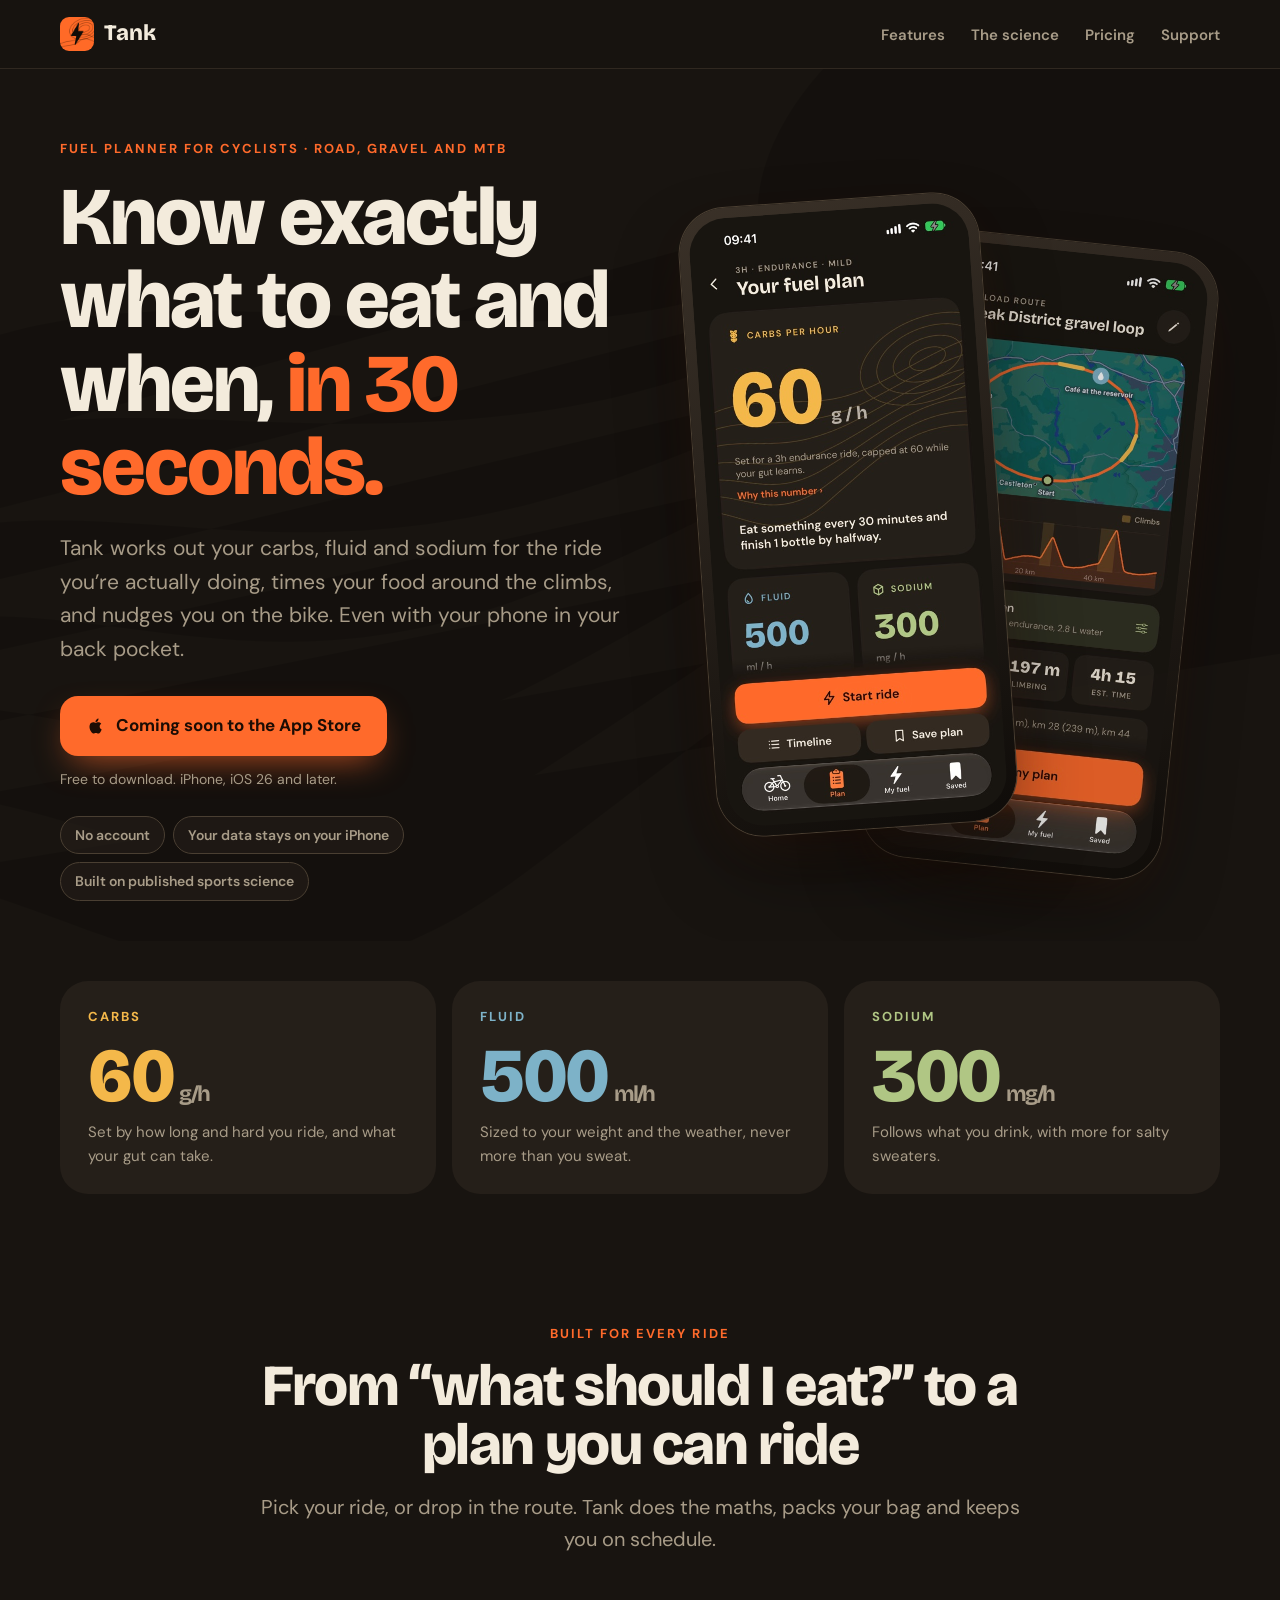
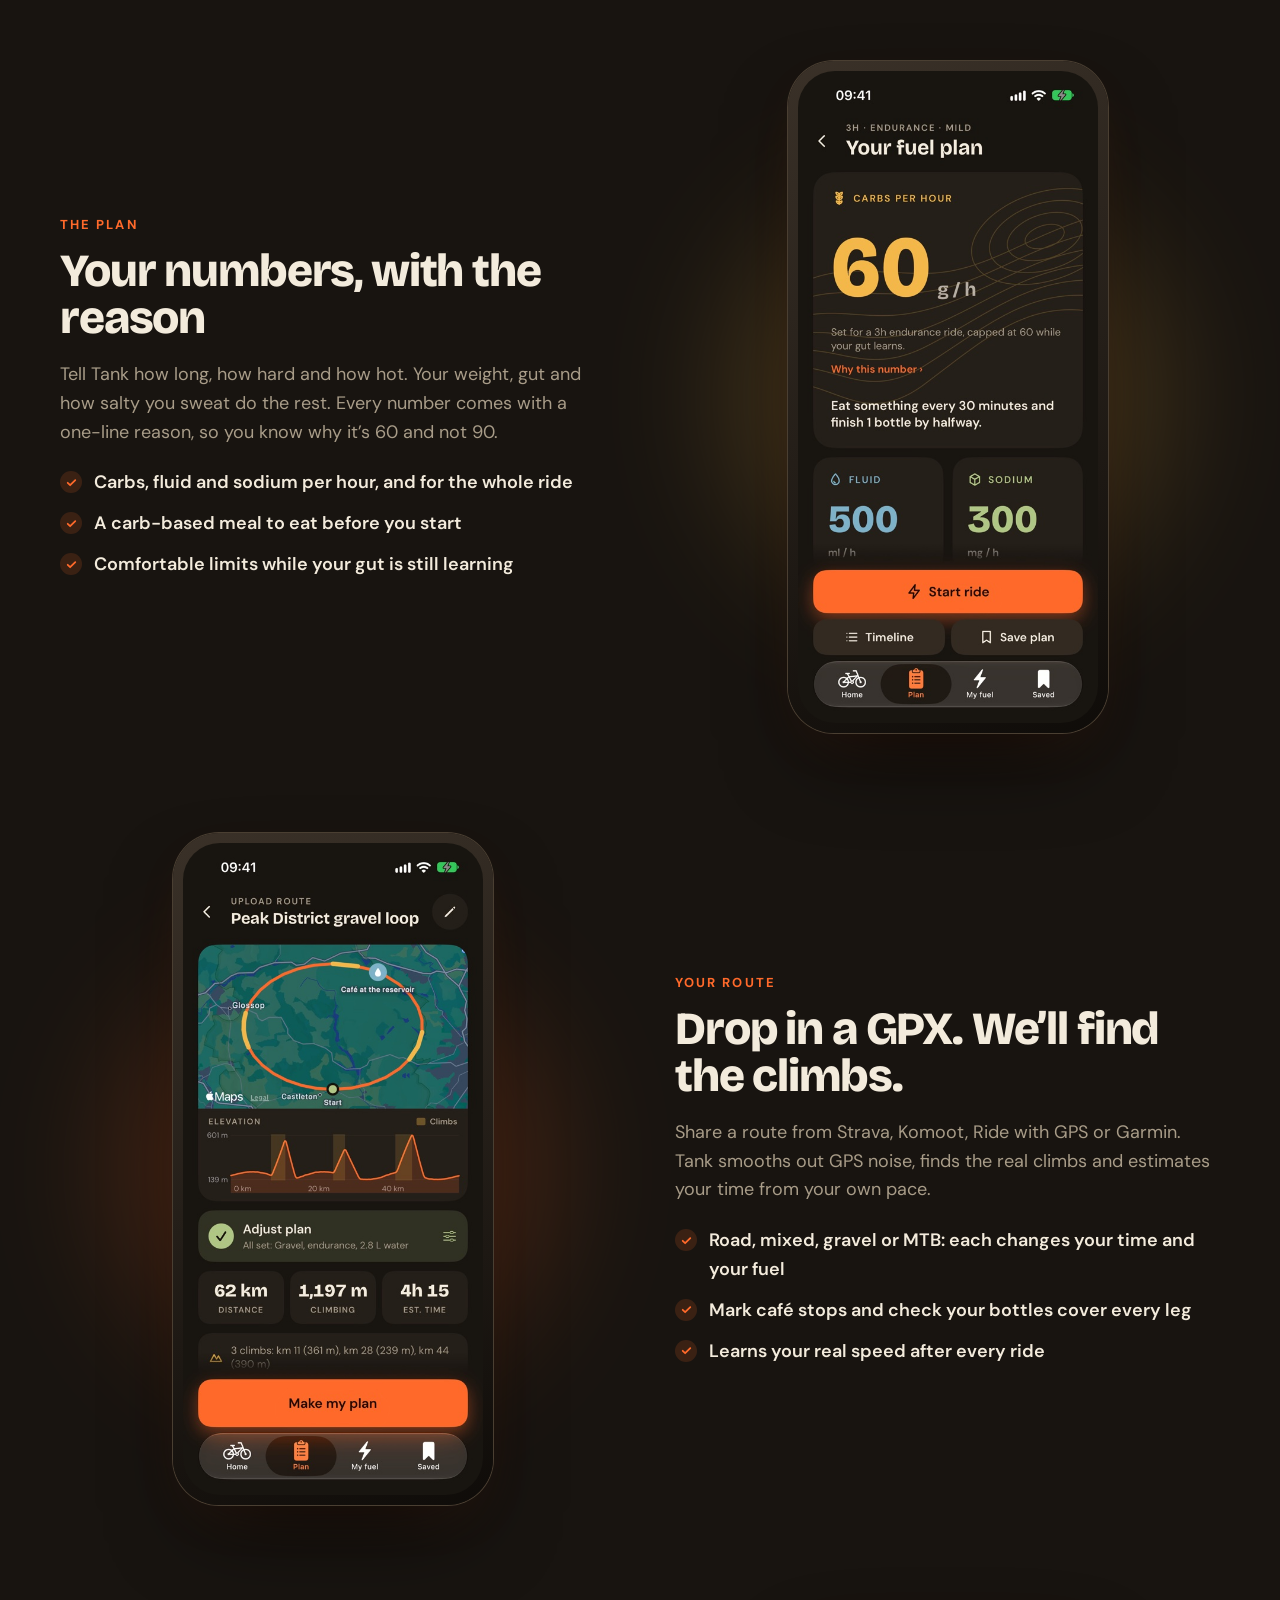
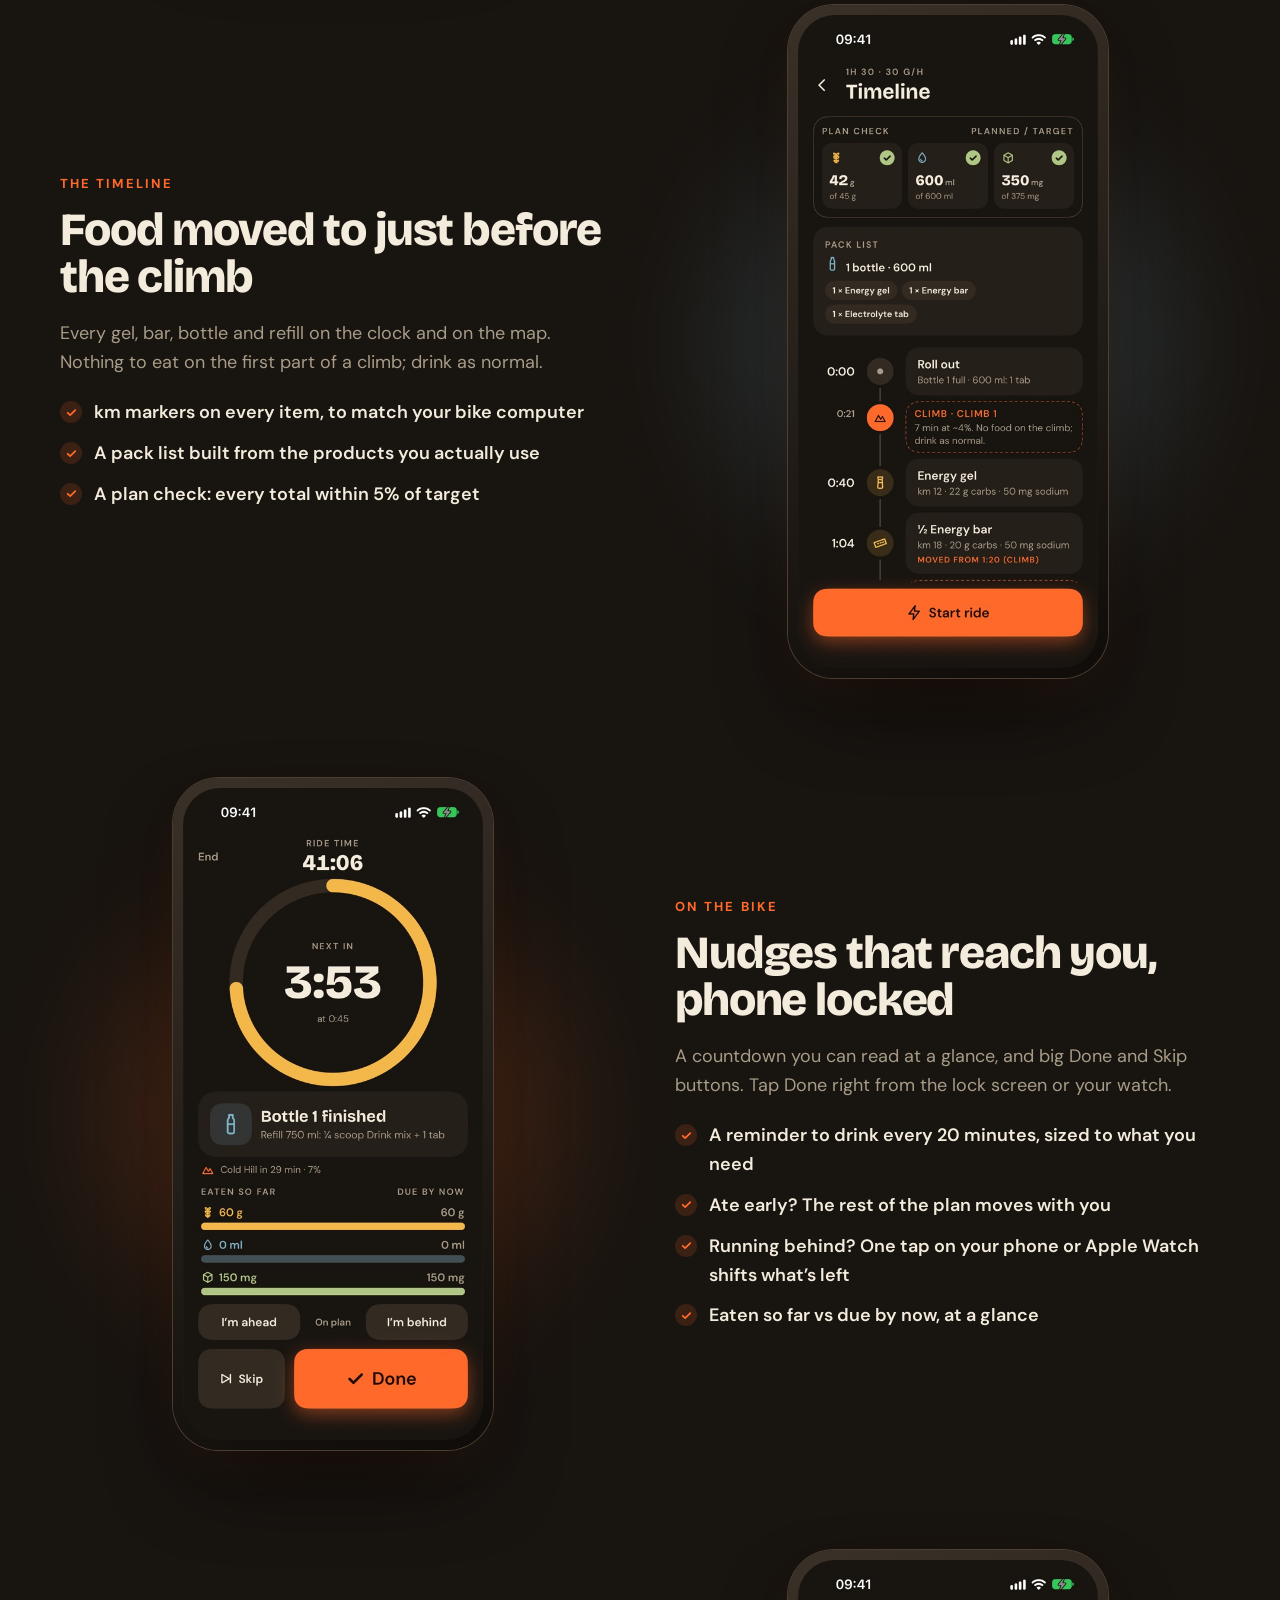
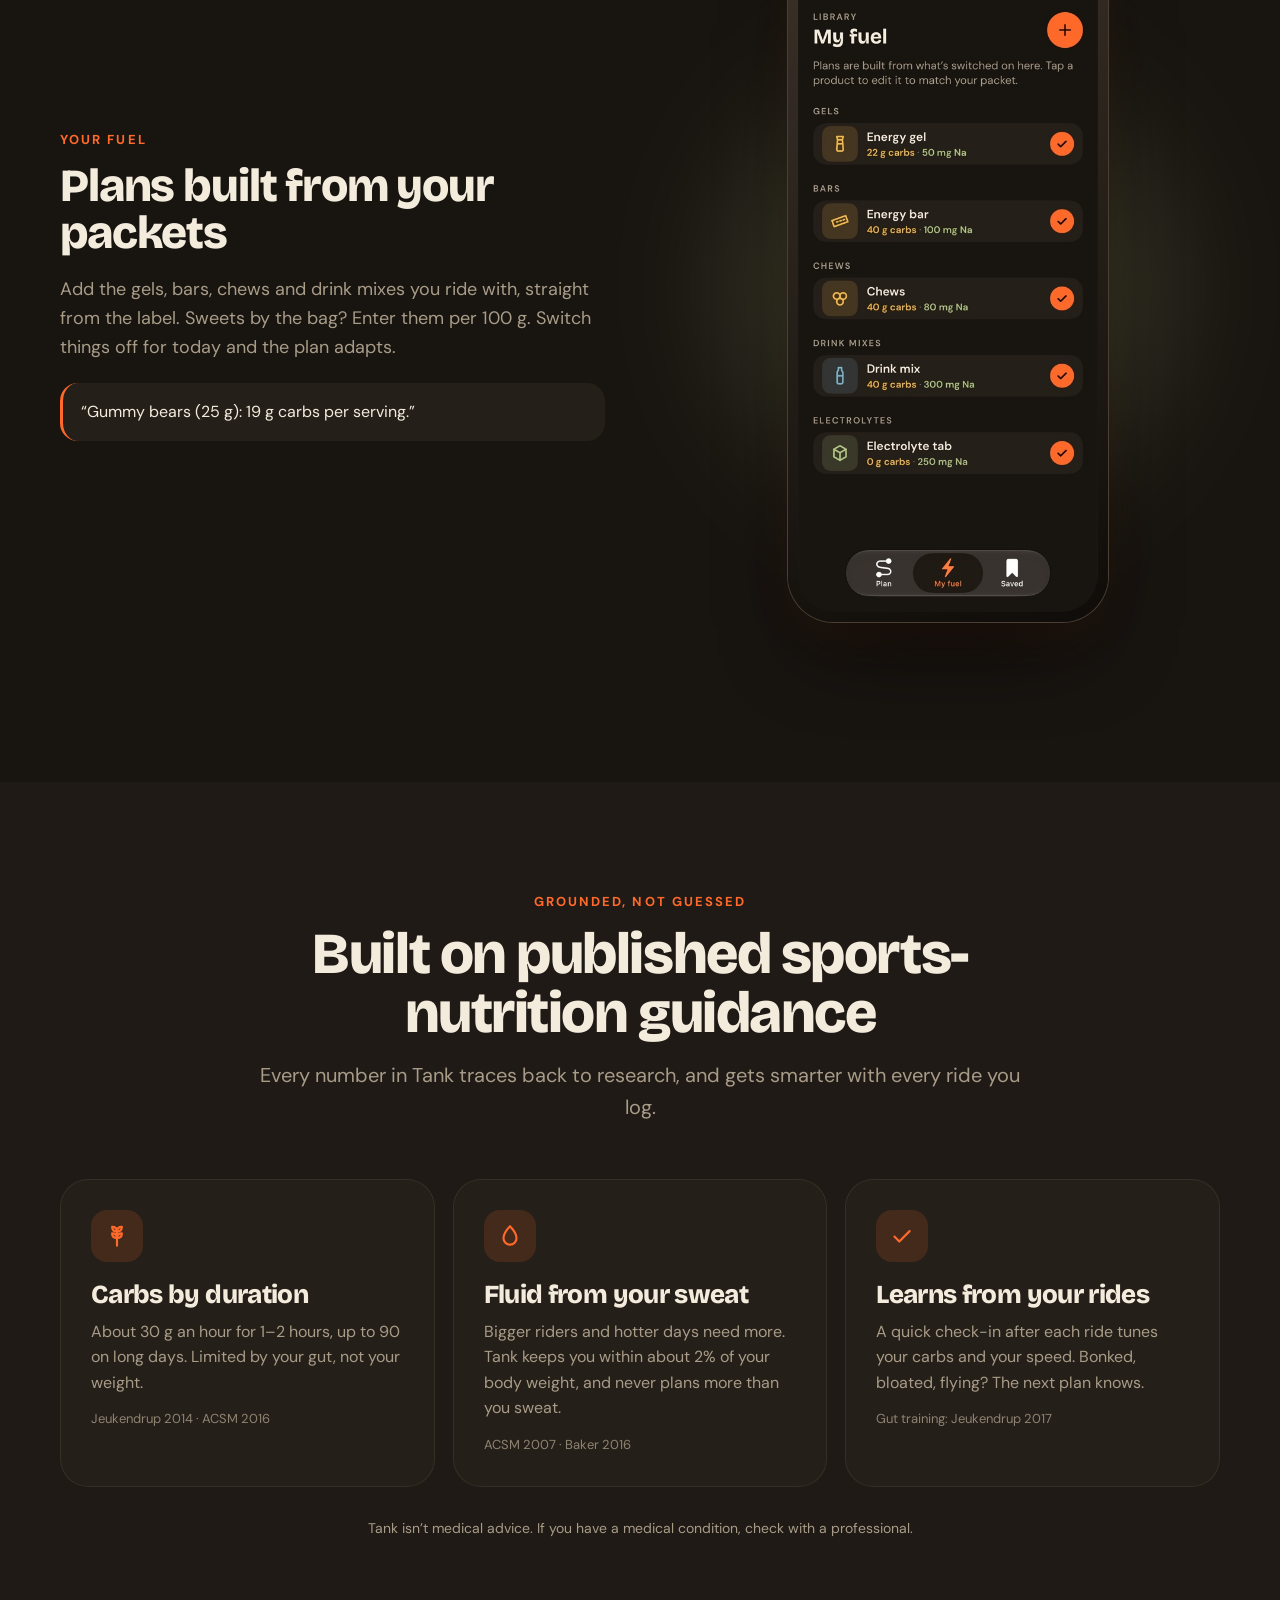
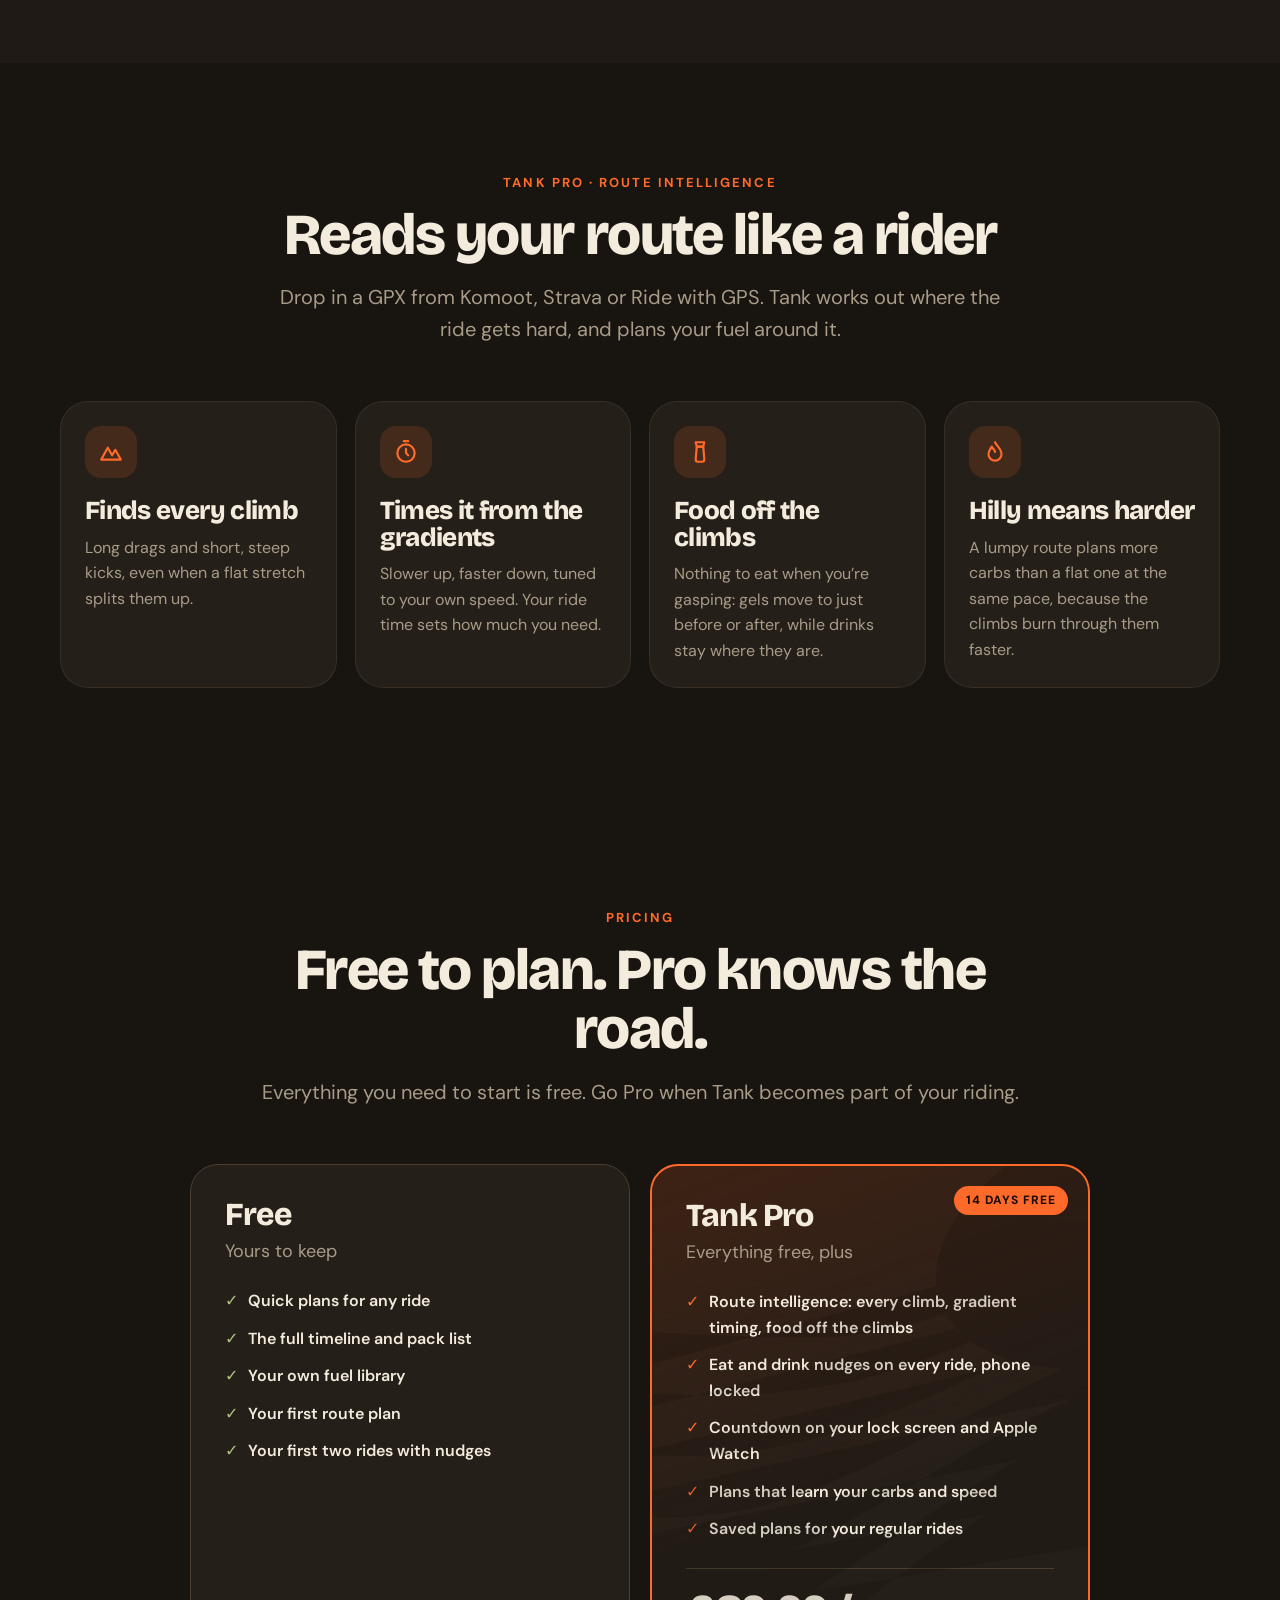
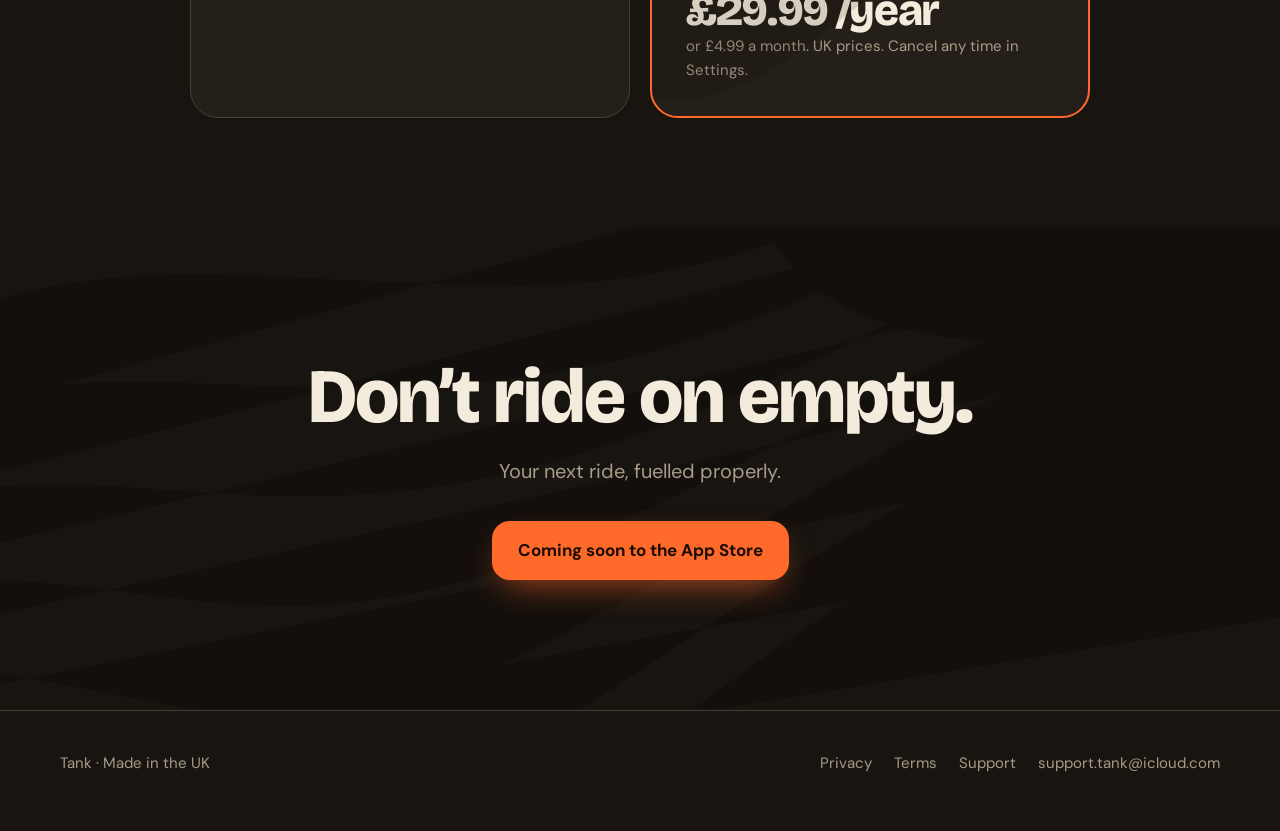
==== commit c711f926: "Update website: two free rides, 14-day trial, current screenshots Co-Authored-By: Claude Sonnet 5.5 " ====
--- a/index.html
+++ b/index.html
@@ -64,8 +64,8 @@
         </div>
       </div>
       <div class="phones reveal">
-        <div class="phone back"><img src="img/route.jpg" alt="Tank’s route screen: a 24 km road ride near Sheffield with two climbs, 391 m of climbing, 1h 30 estimated"></div>
-        <div class="phone front"><img src="img/plan.jpg" alt="Tank’s fuel plan: 60 g carbs per hour, 700 ml fluid, 400 mg sodium"></div>
+        <div class="phone back"><img src="img/route.jpg" alt="Tank’s route screen: a 62 km gravel loop in the Peak District with three climbs, 1,197 m of climbing, 4h 15 estimated"></div>
+        <div class="phone front"><img src="img/plan.jpg" alt="Tank’s fuel plan: 60 g carbs per hour, 500 ml fluid, 300 mg sodium"></div>
       </div>
     </div>
   </section>
@@ -134,7 +134,7 @@
           <ul>
             <li>A reminder to drink every 20 minutes, sized to what you need</li>
             <li>Ate early? The rest of the plan moves with you</li>
-            <li>Running behind? One tap shifts what’s left</li>
+            <li>Running behind? One tap on your phone or Apple Watch shifts what’s left</li>
             <li>Eaten so far vs due by now, at a glance</li>
           </ul>
         </div>
@@ -232,12 +232,12 @@
             <li>The full timeline and pack list</li>
             <li>Your own fuel library</li>
             <li>Your first route plan</li>
-            <li>Your first ride with nudges</li>
+            <li>Your first two rides with nudges</li>
           </ul>
         </div>
         <div class="price pro reveal">
           <div class="topo"><svg><use href="#topo"/></svg></div>
-          <span class="badge">7 DAYS FREE</span>
+          <span class="badge">14 DAYS FREE</span>
           <h3>Tank Pro</h3>
           <div class="sub">Everything free, plus</div>
           <ul>
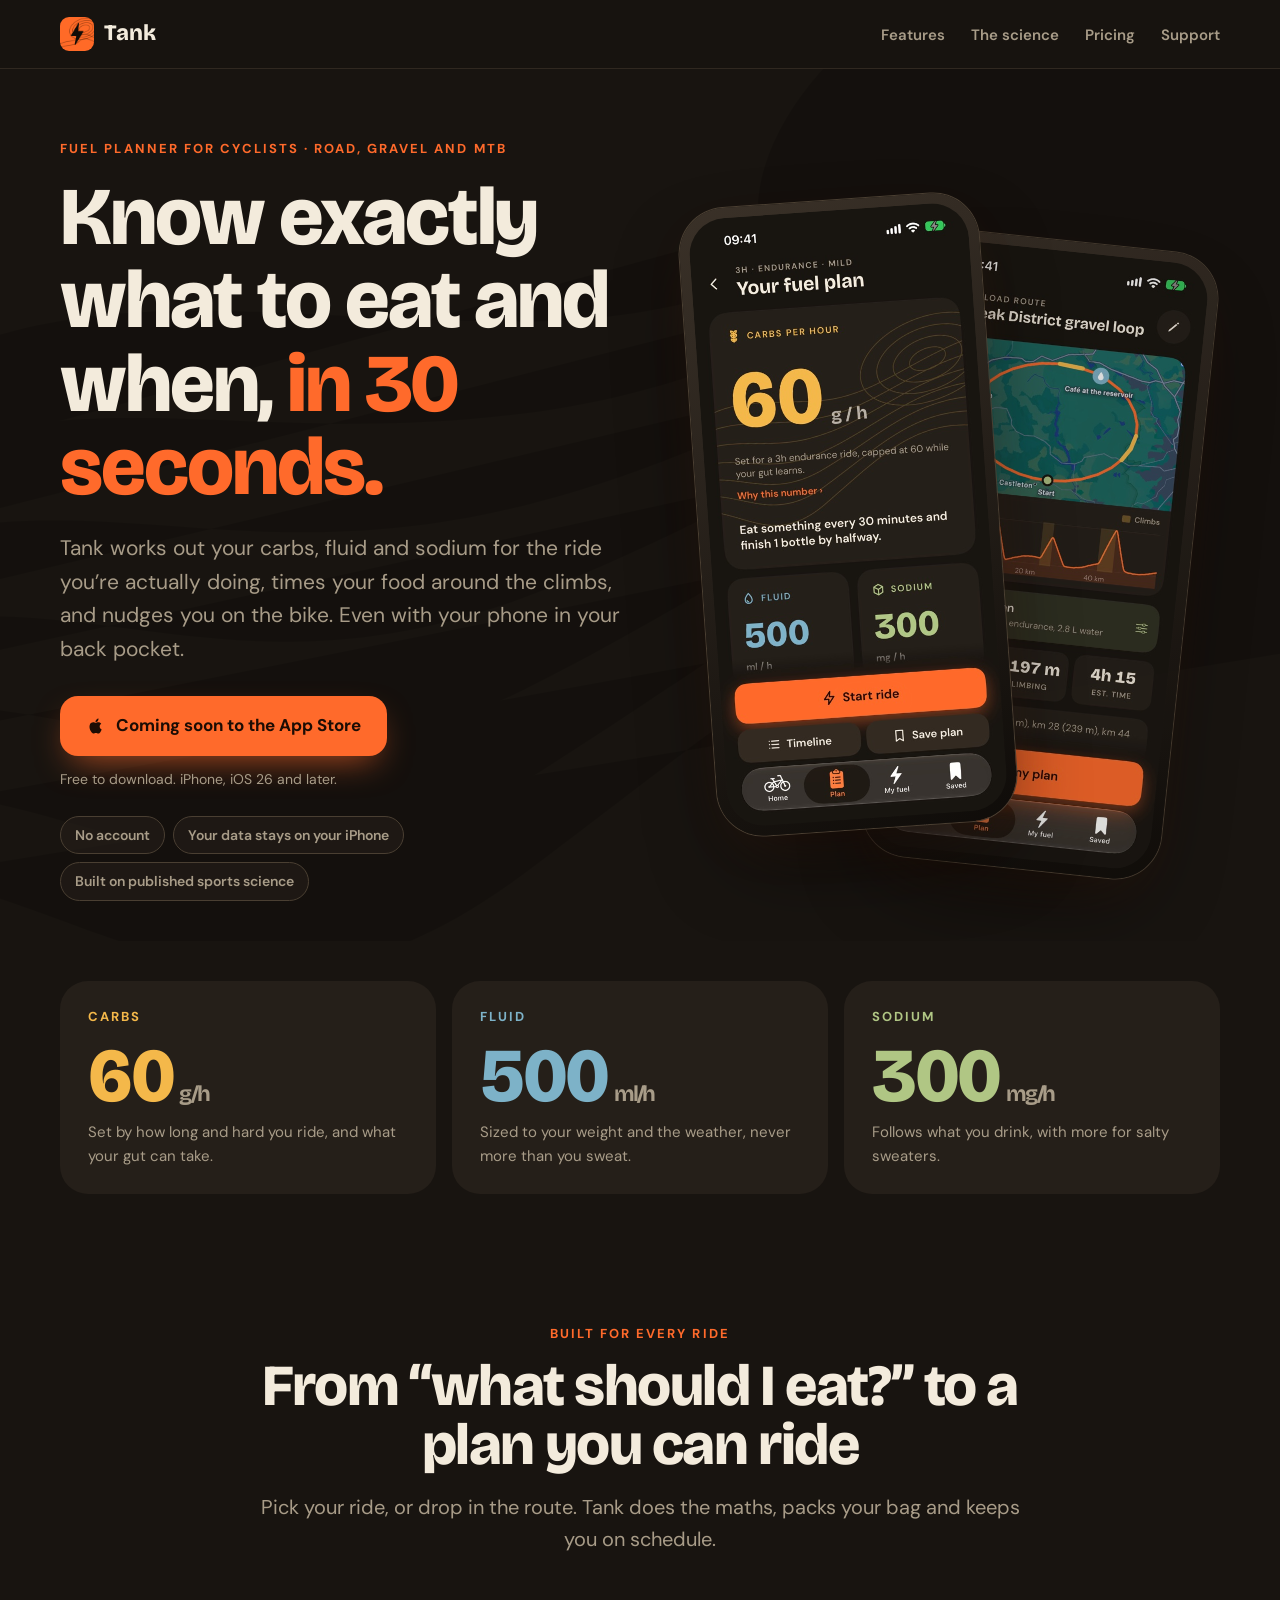
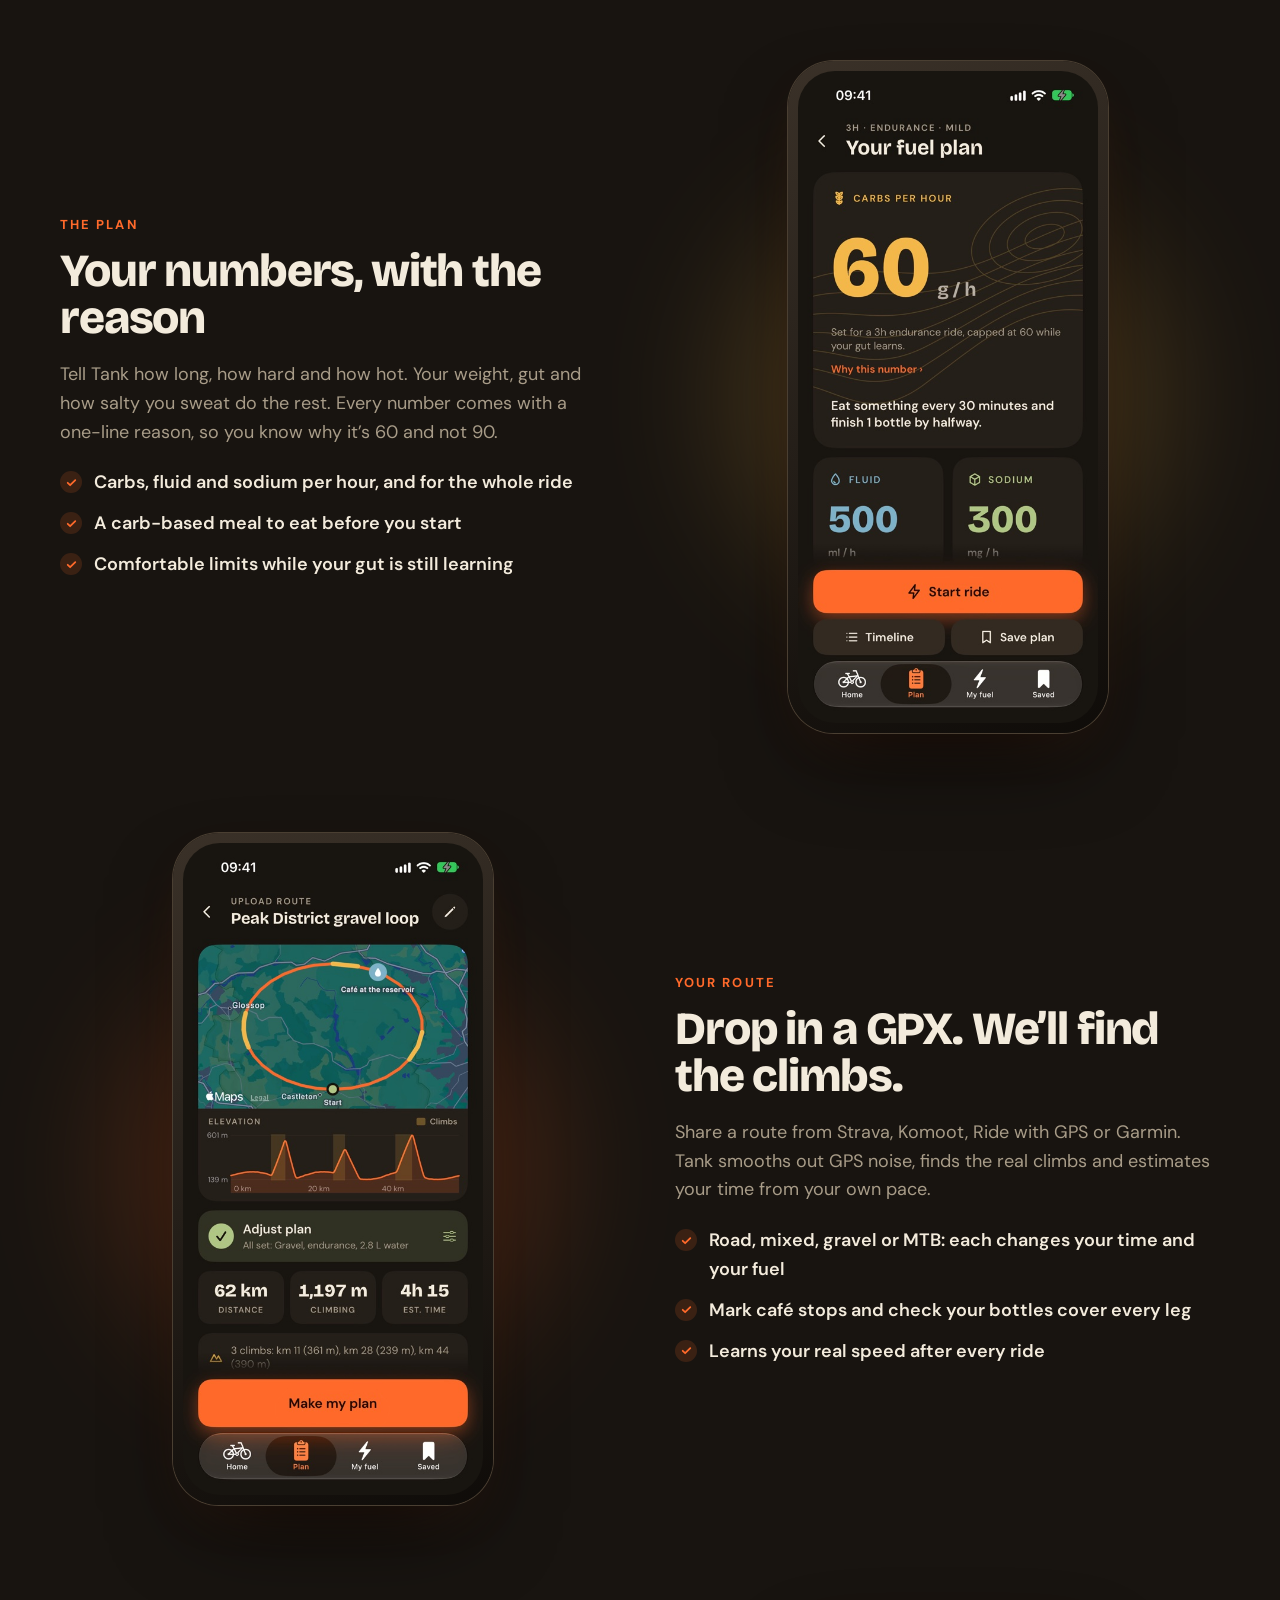
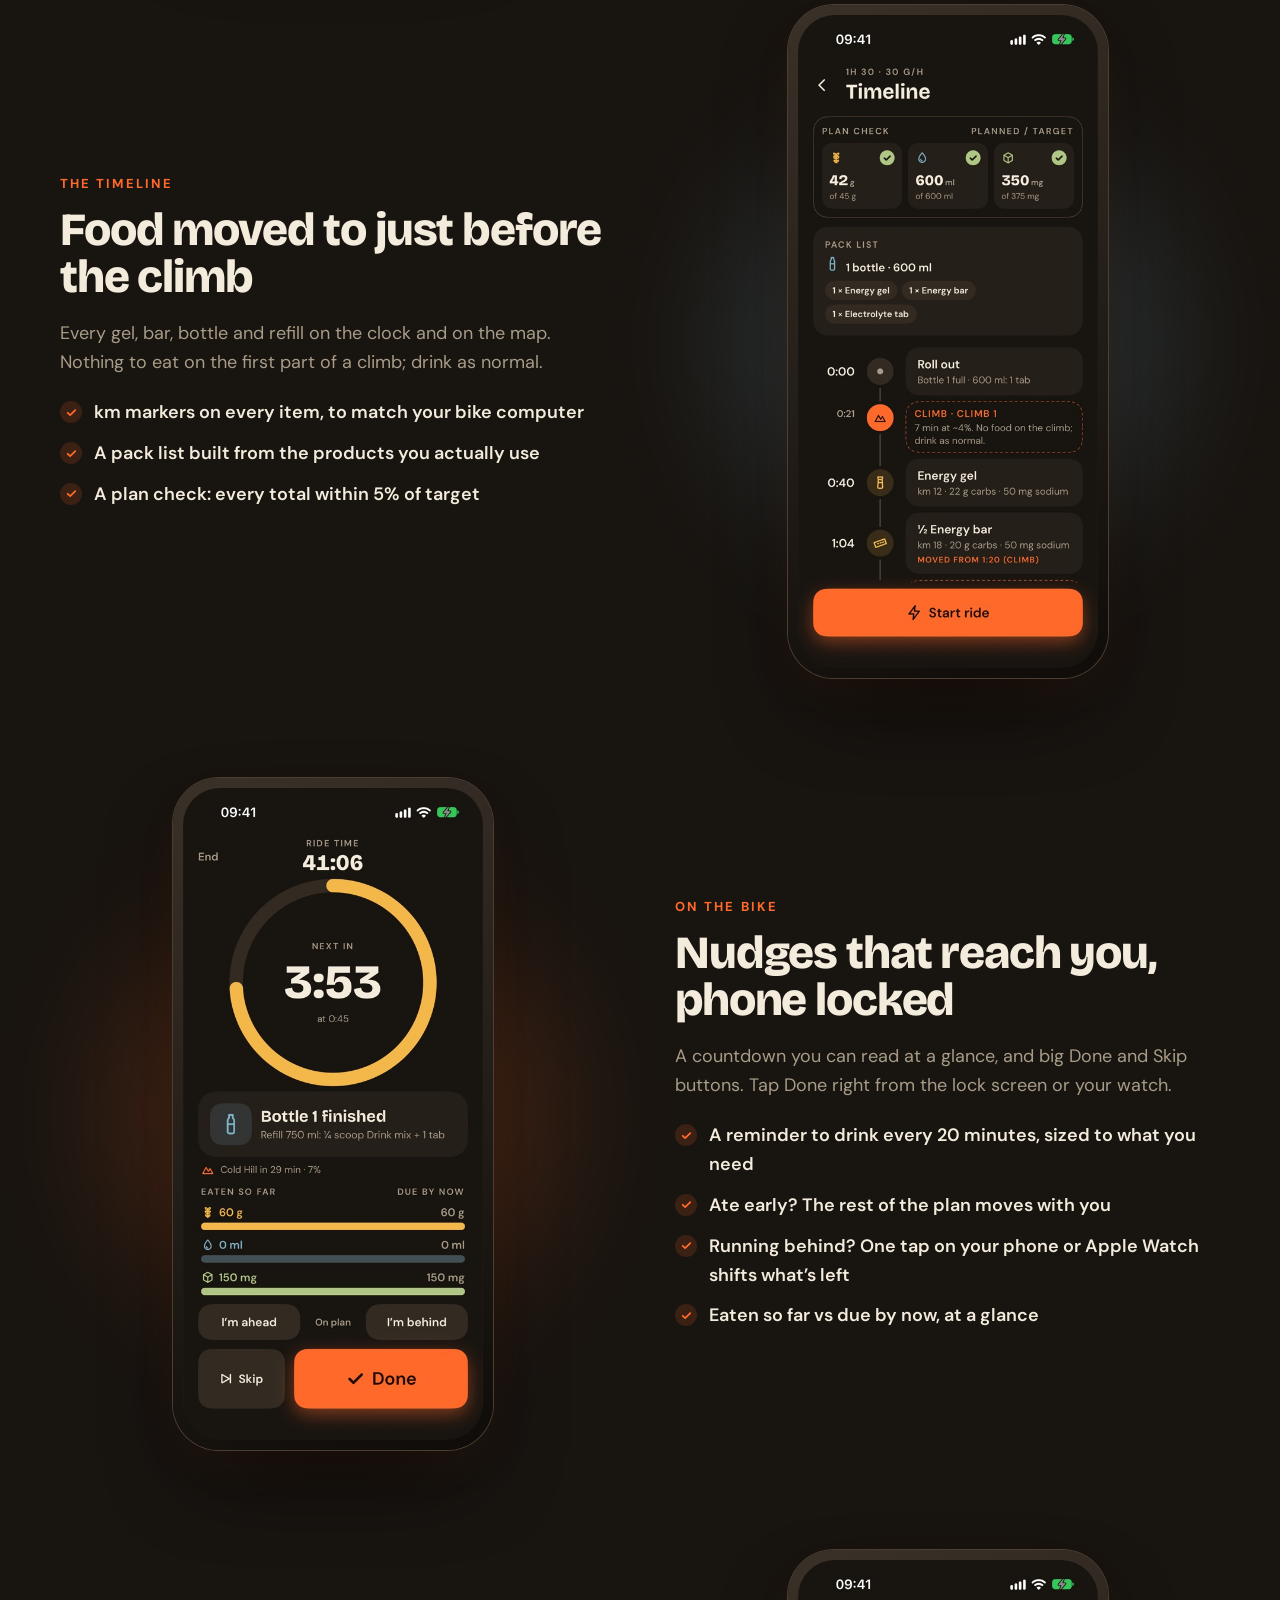
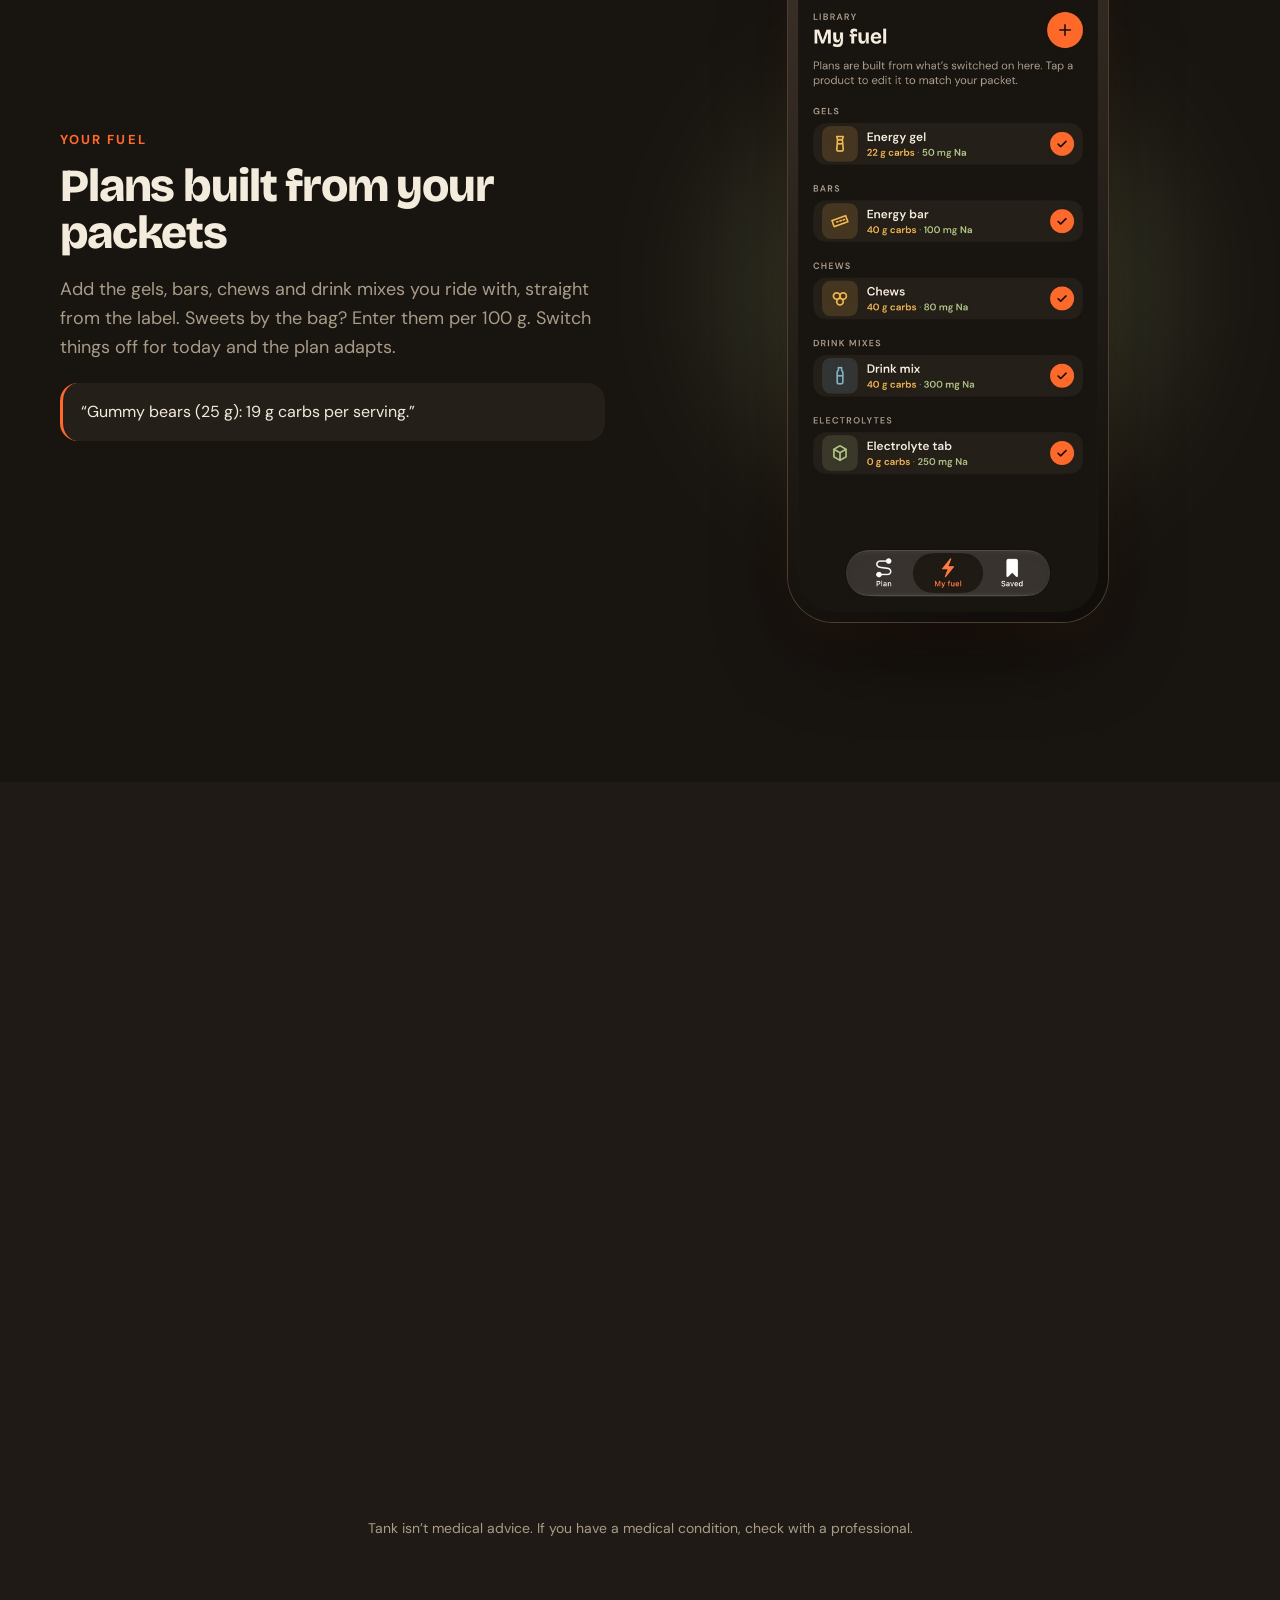
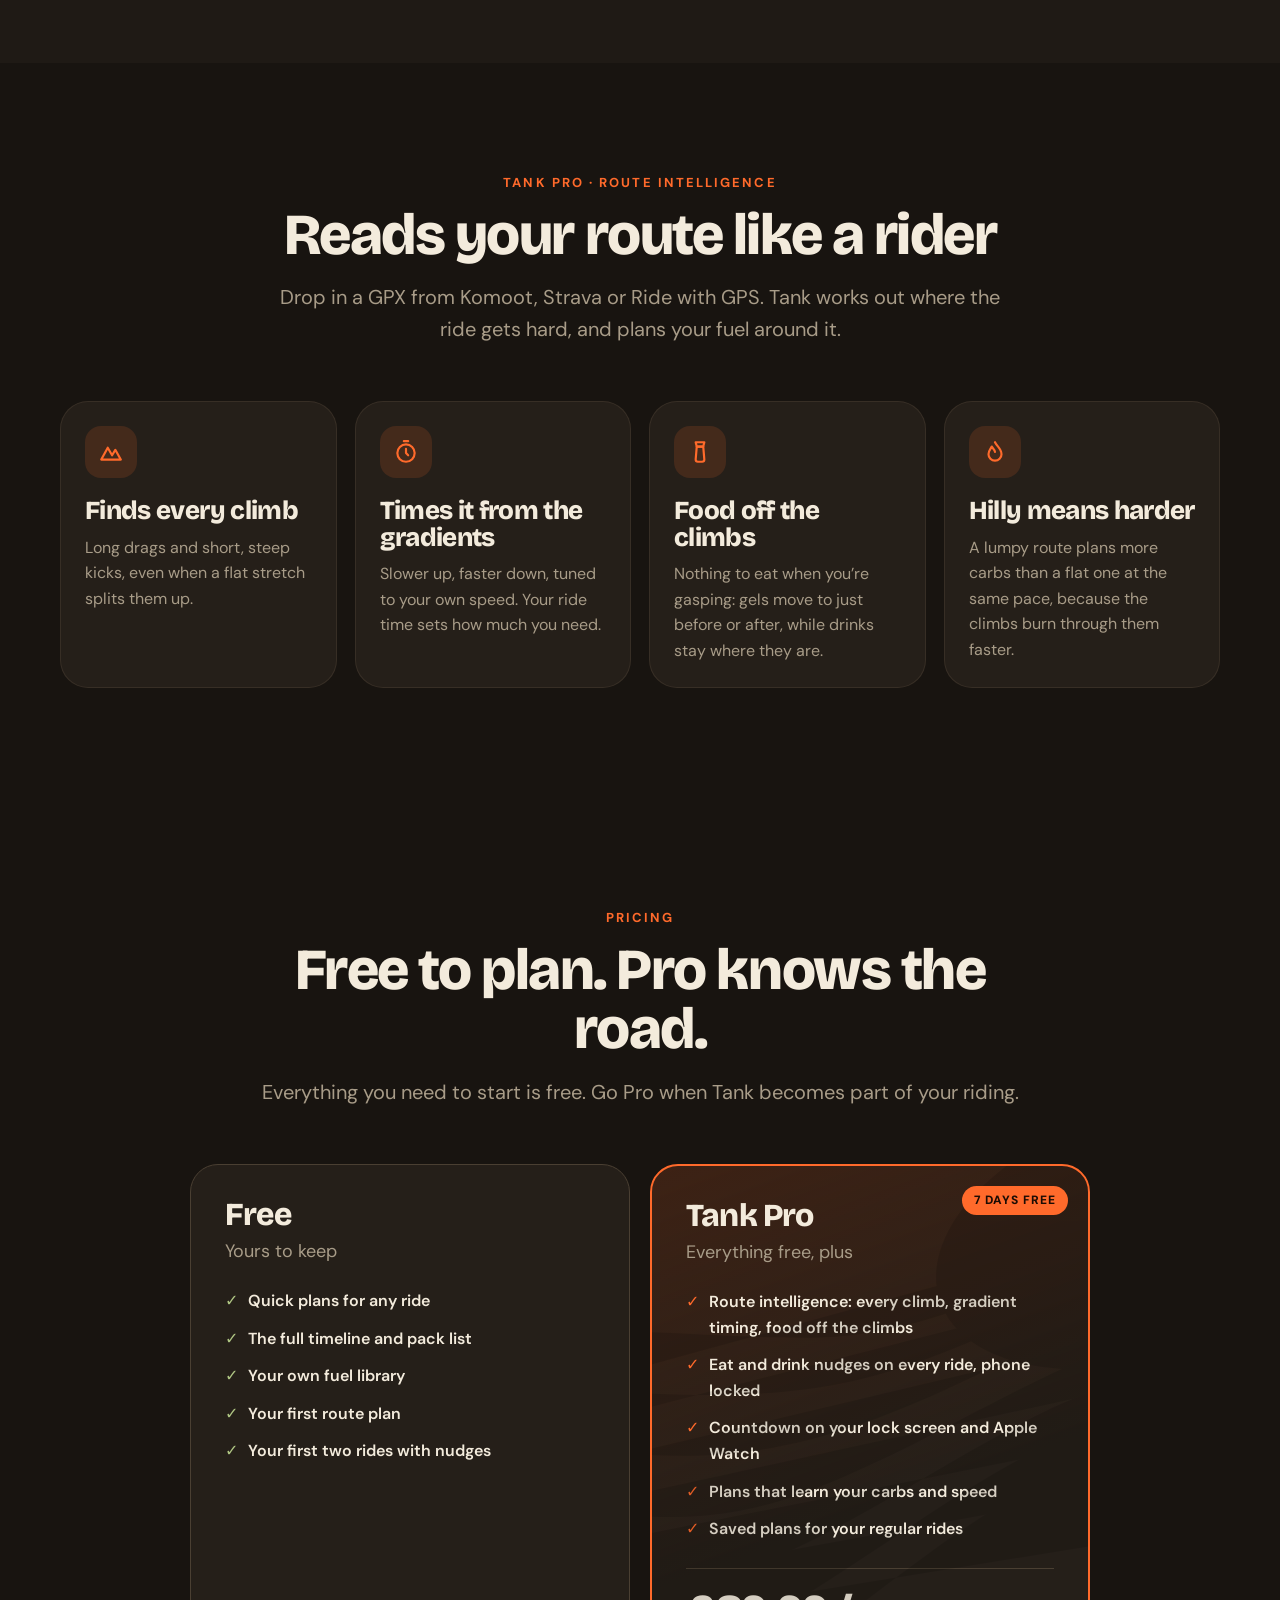
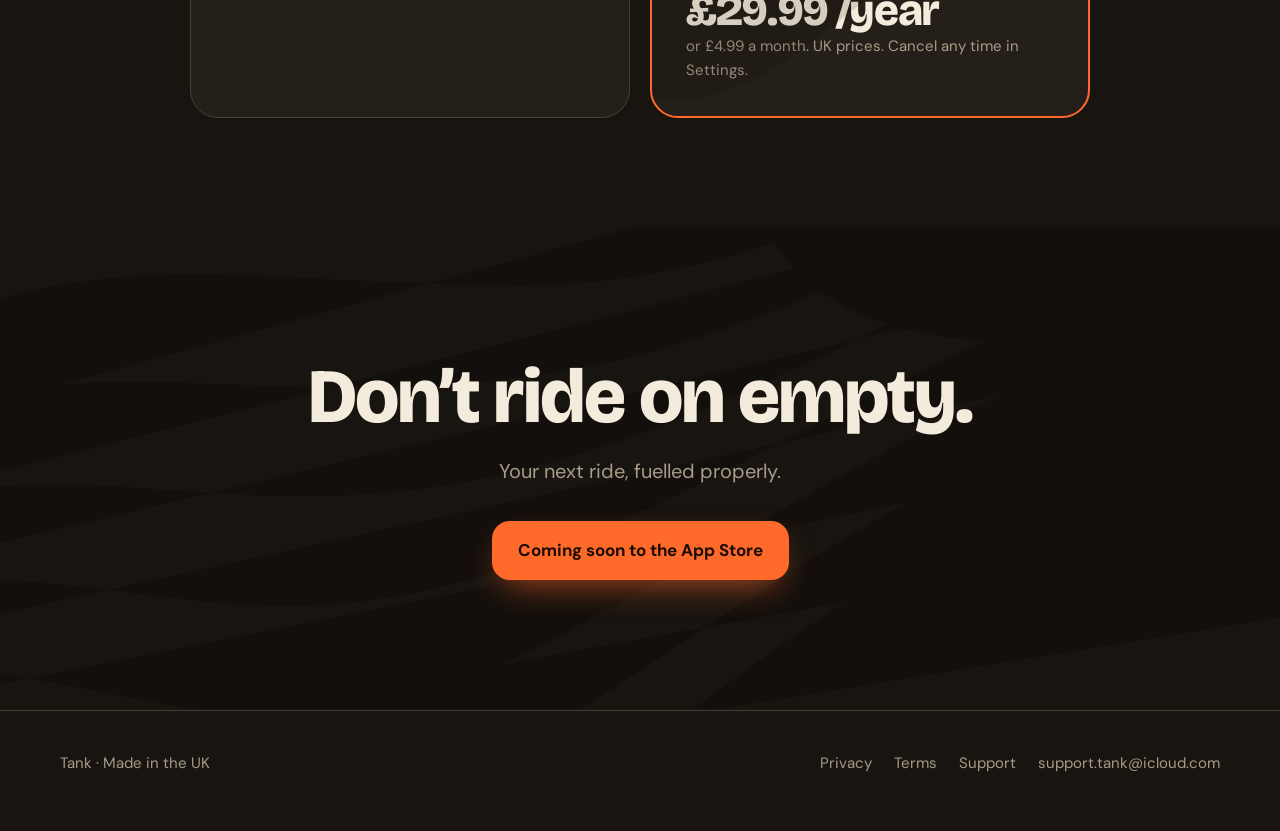
==== commit 0f1a5caa: "Pricing badge: 7 days free Co-Authored-By: Claude Sonnet 5.5 <noreply@anthropic.com>" ====
--- a/index.html
+++ b/index.html
@@ -237,7 +237,7 @@
         </div>
         <div class="price pro reveal">
           <div class="topo"><svg><use href="#topo"/></svg></div>
-          <span class="badge">14 DAYS FREE</span>
+          <span class="badge">7 DAYS FREE</span>
           <h3>Tank Pro</h3>
           <div class="sub">Everything free, plus</div>
           <ul>
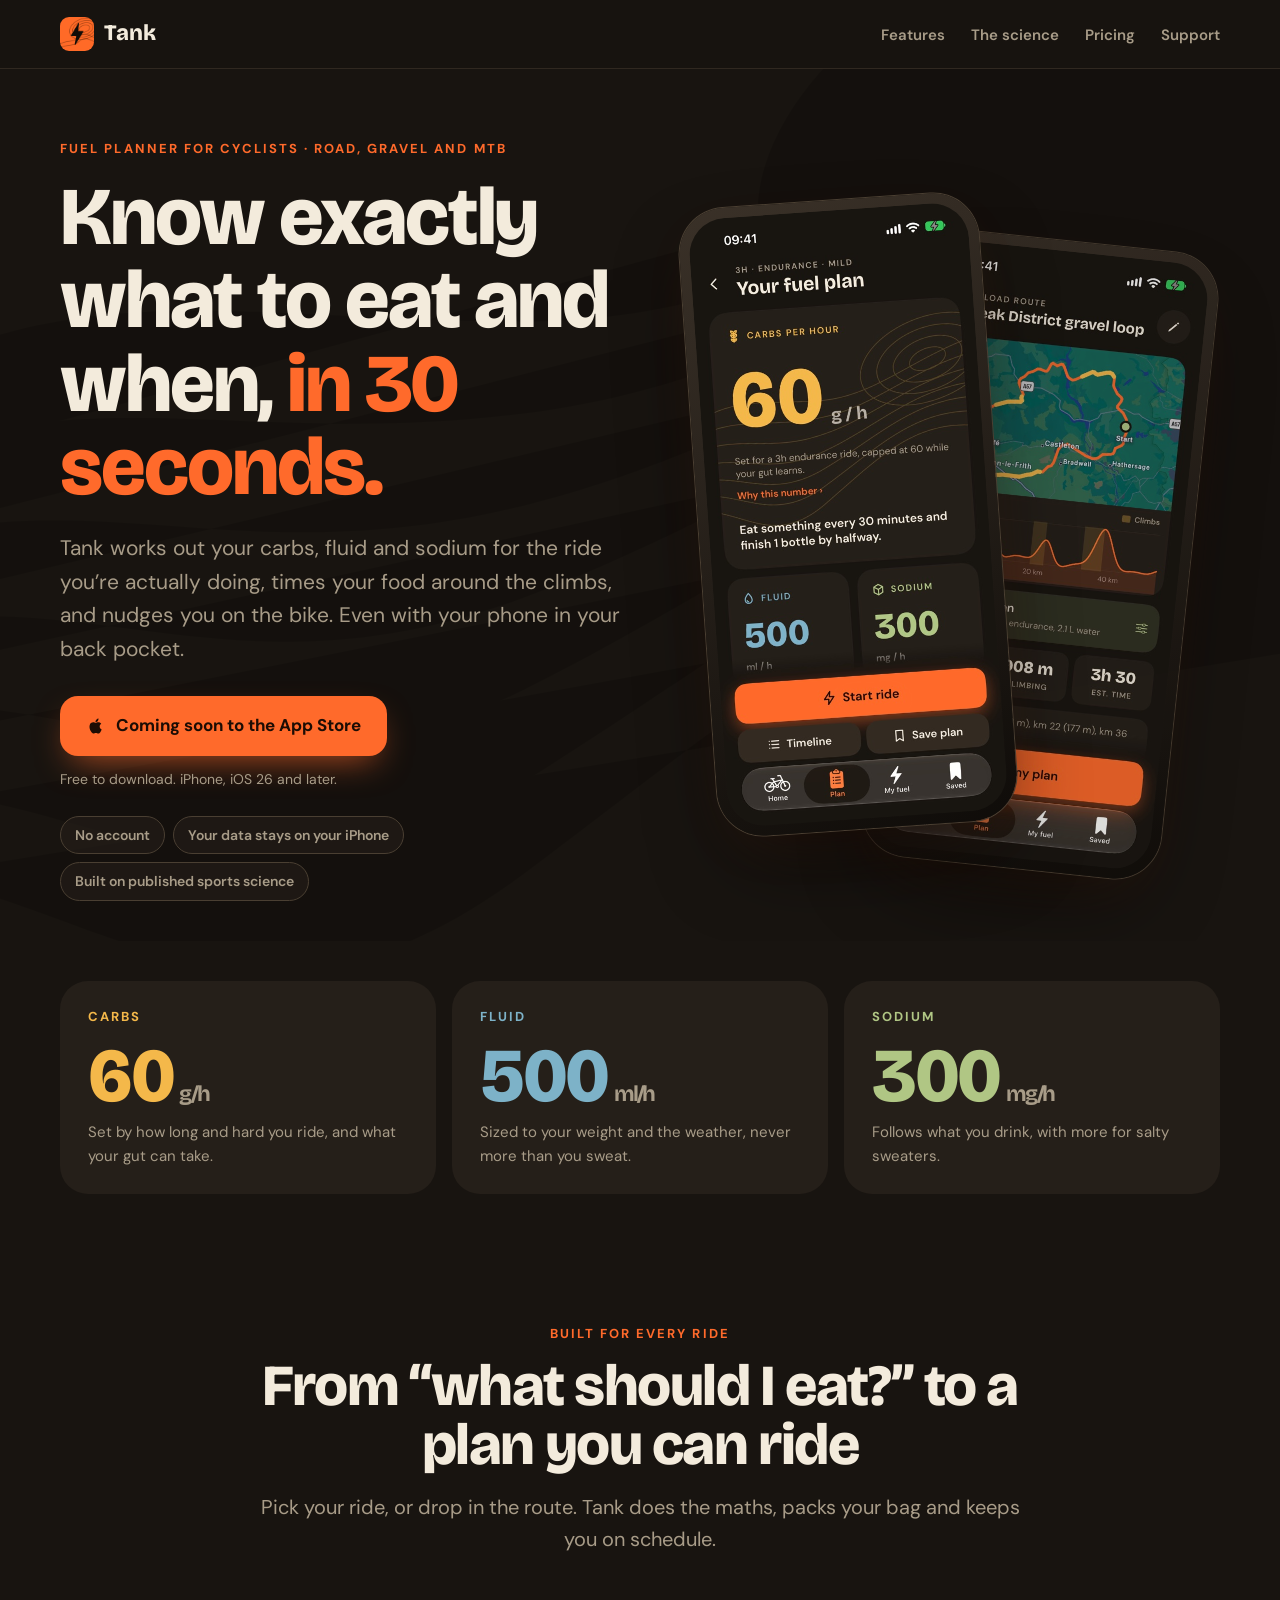
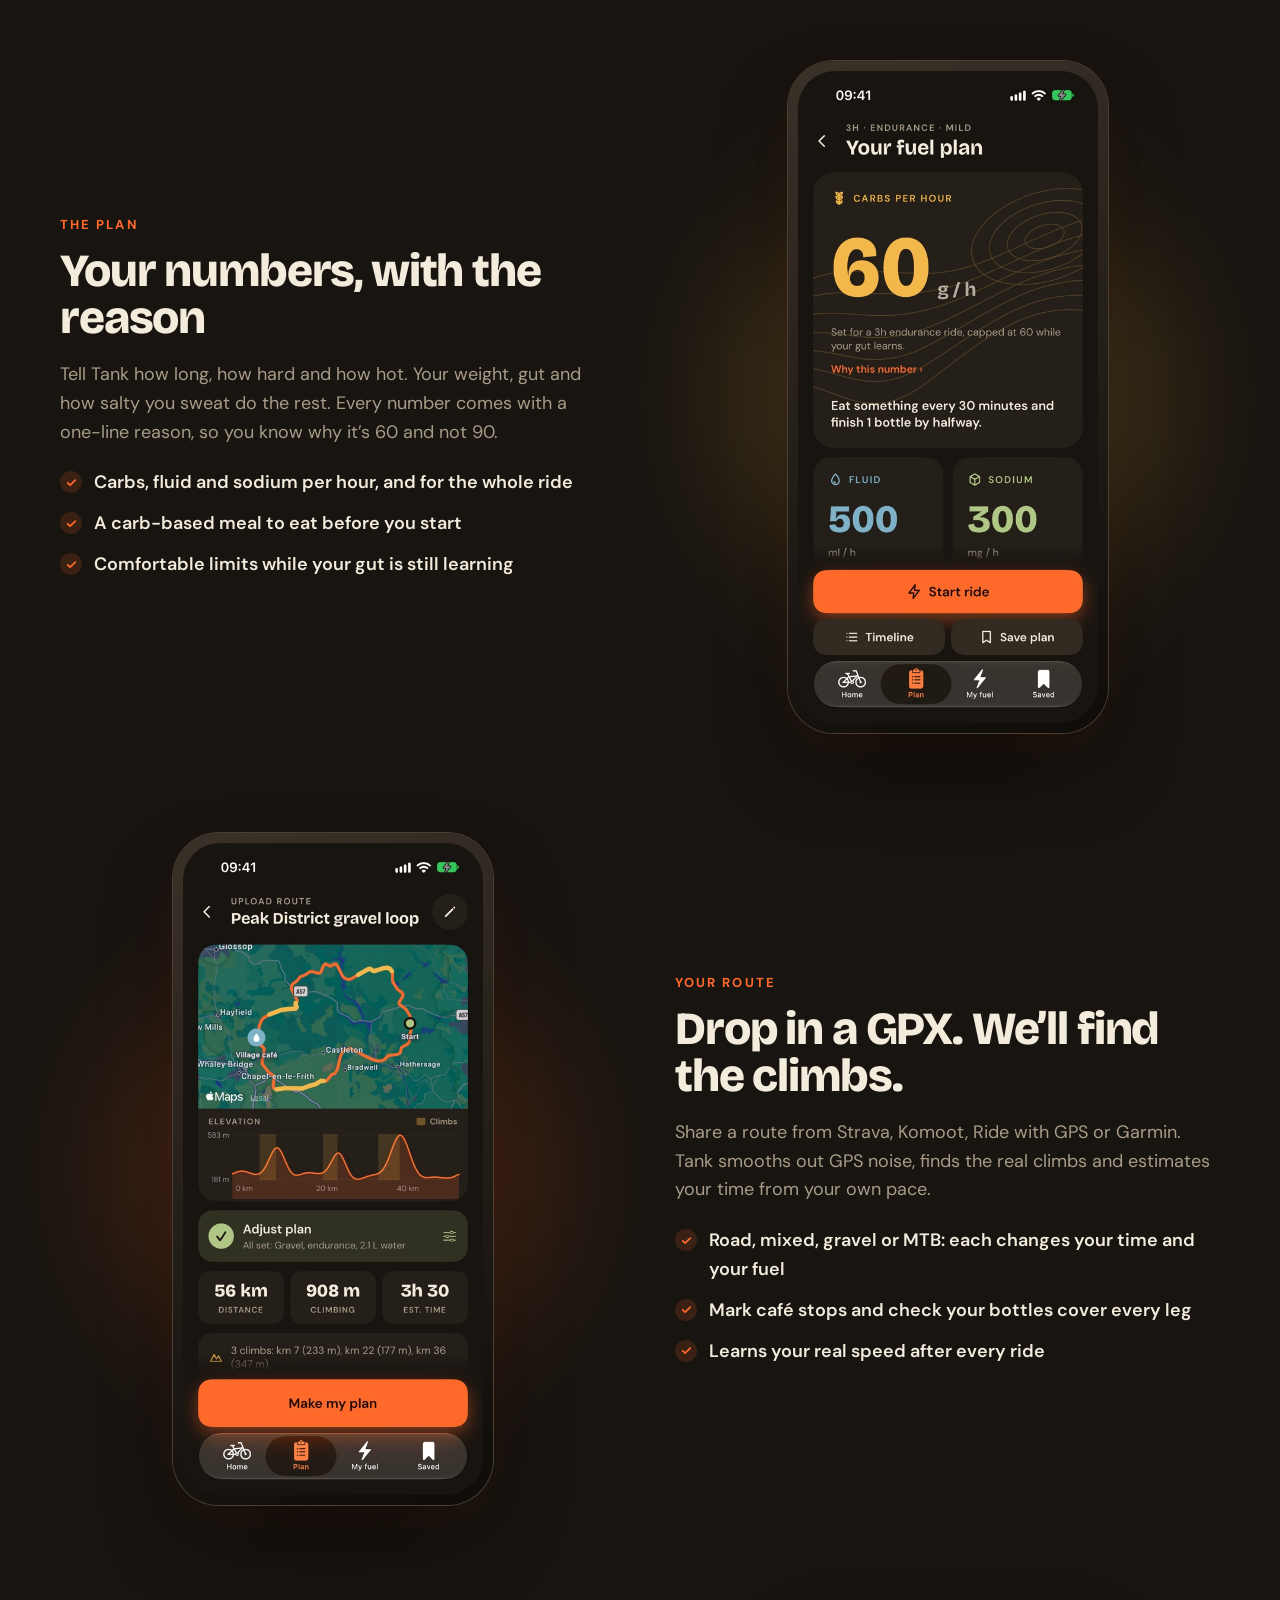
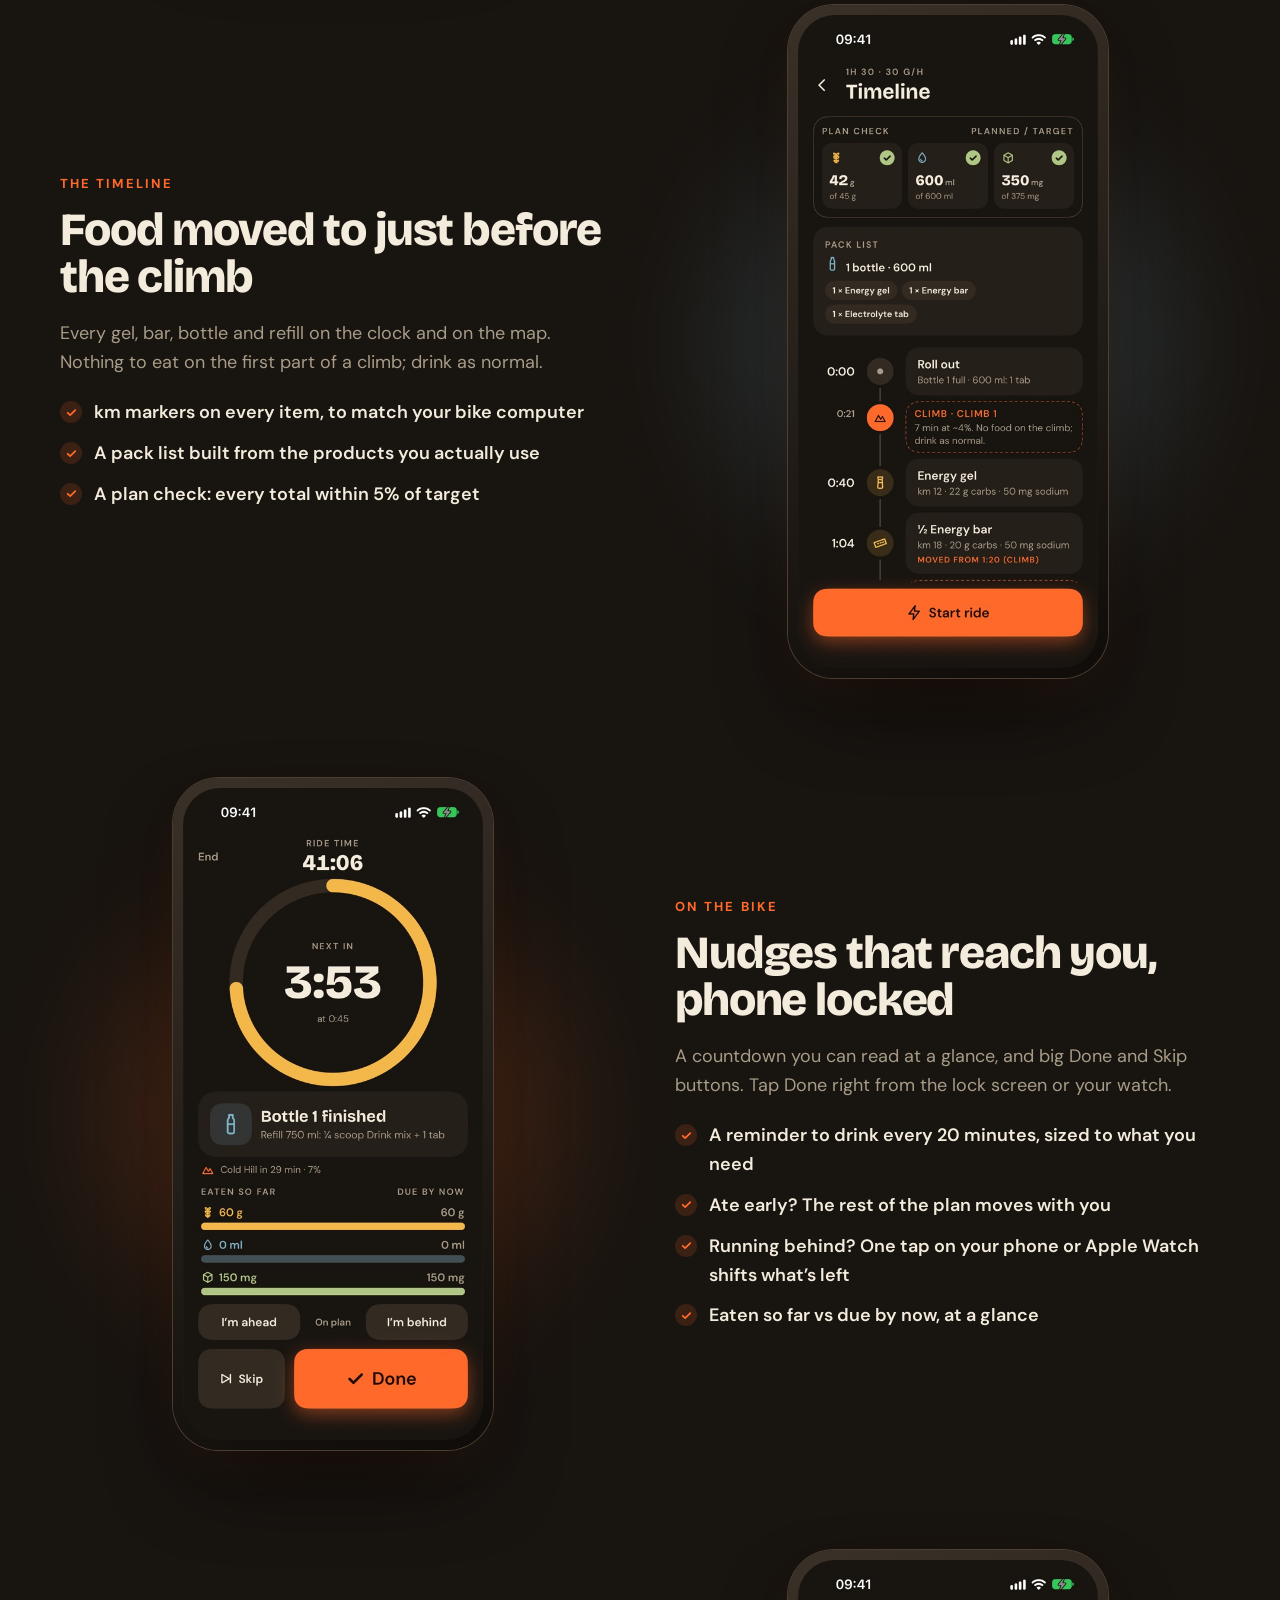
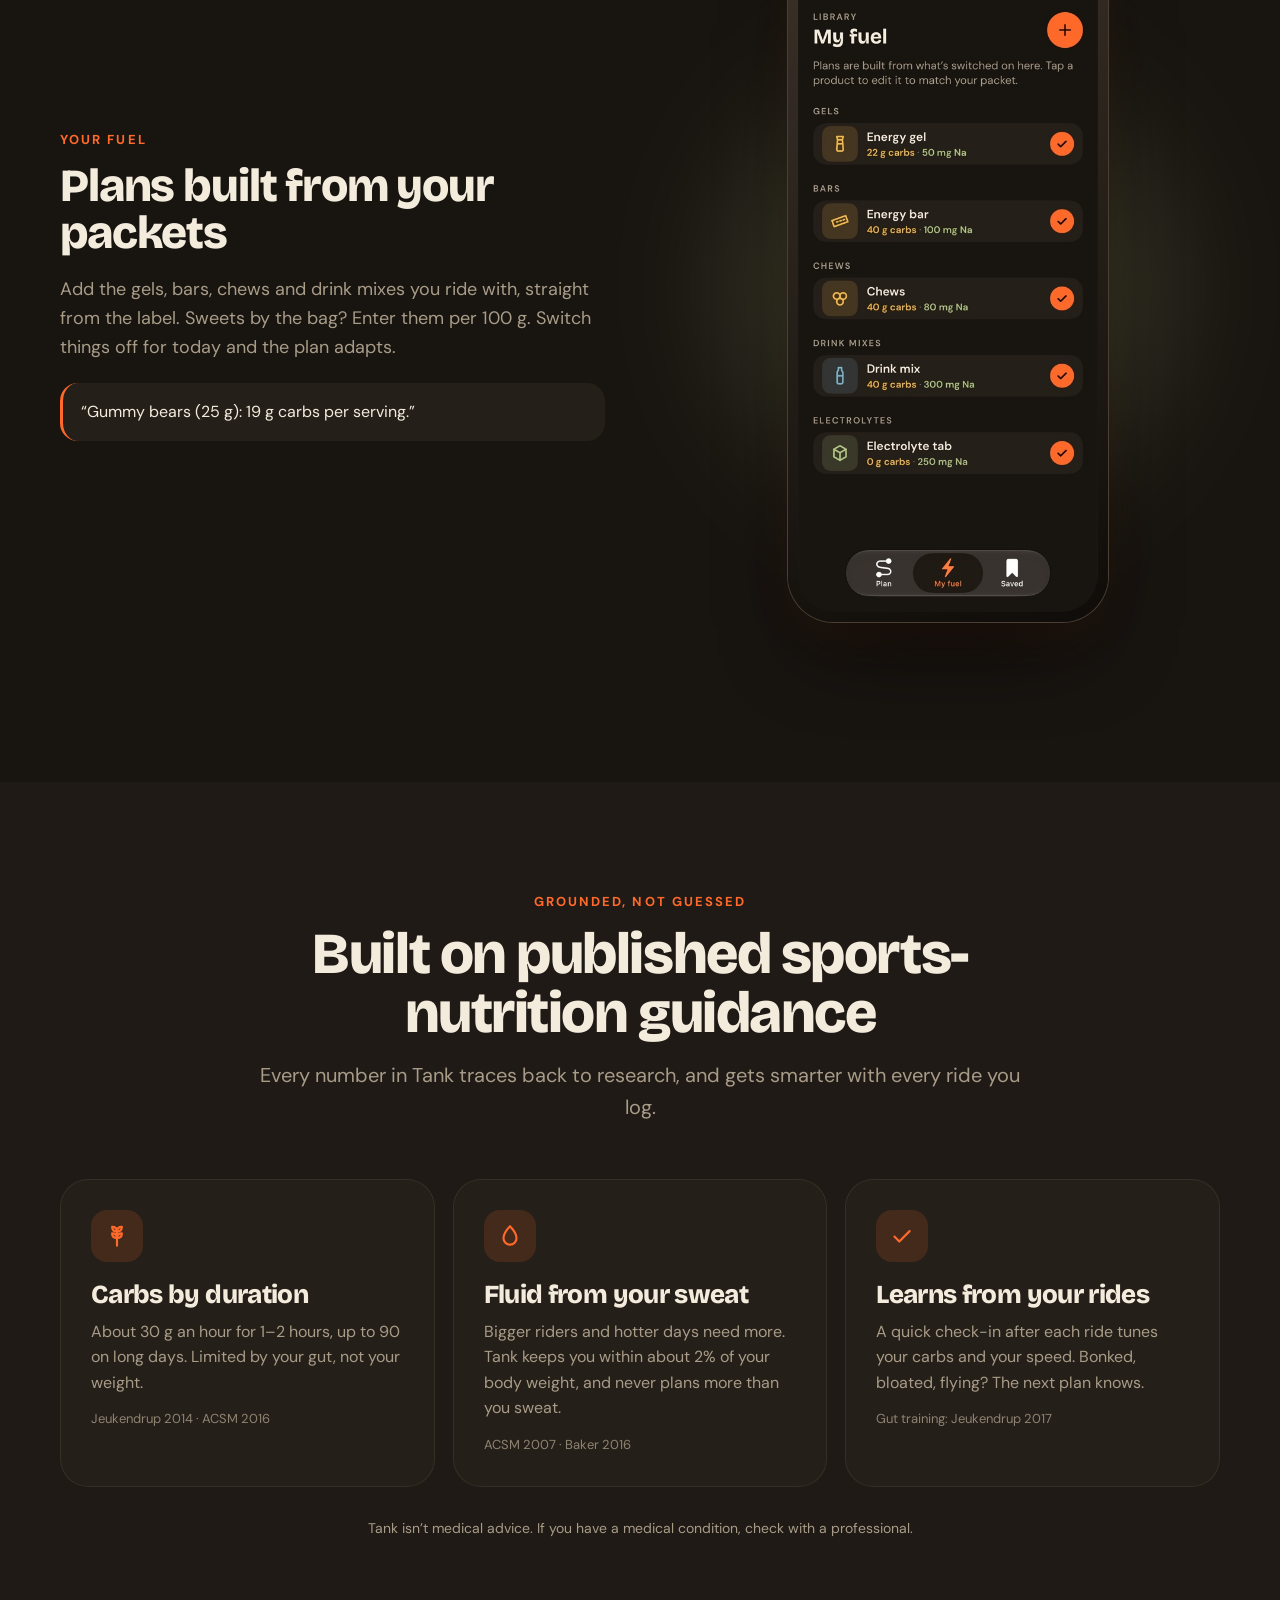
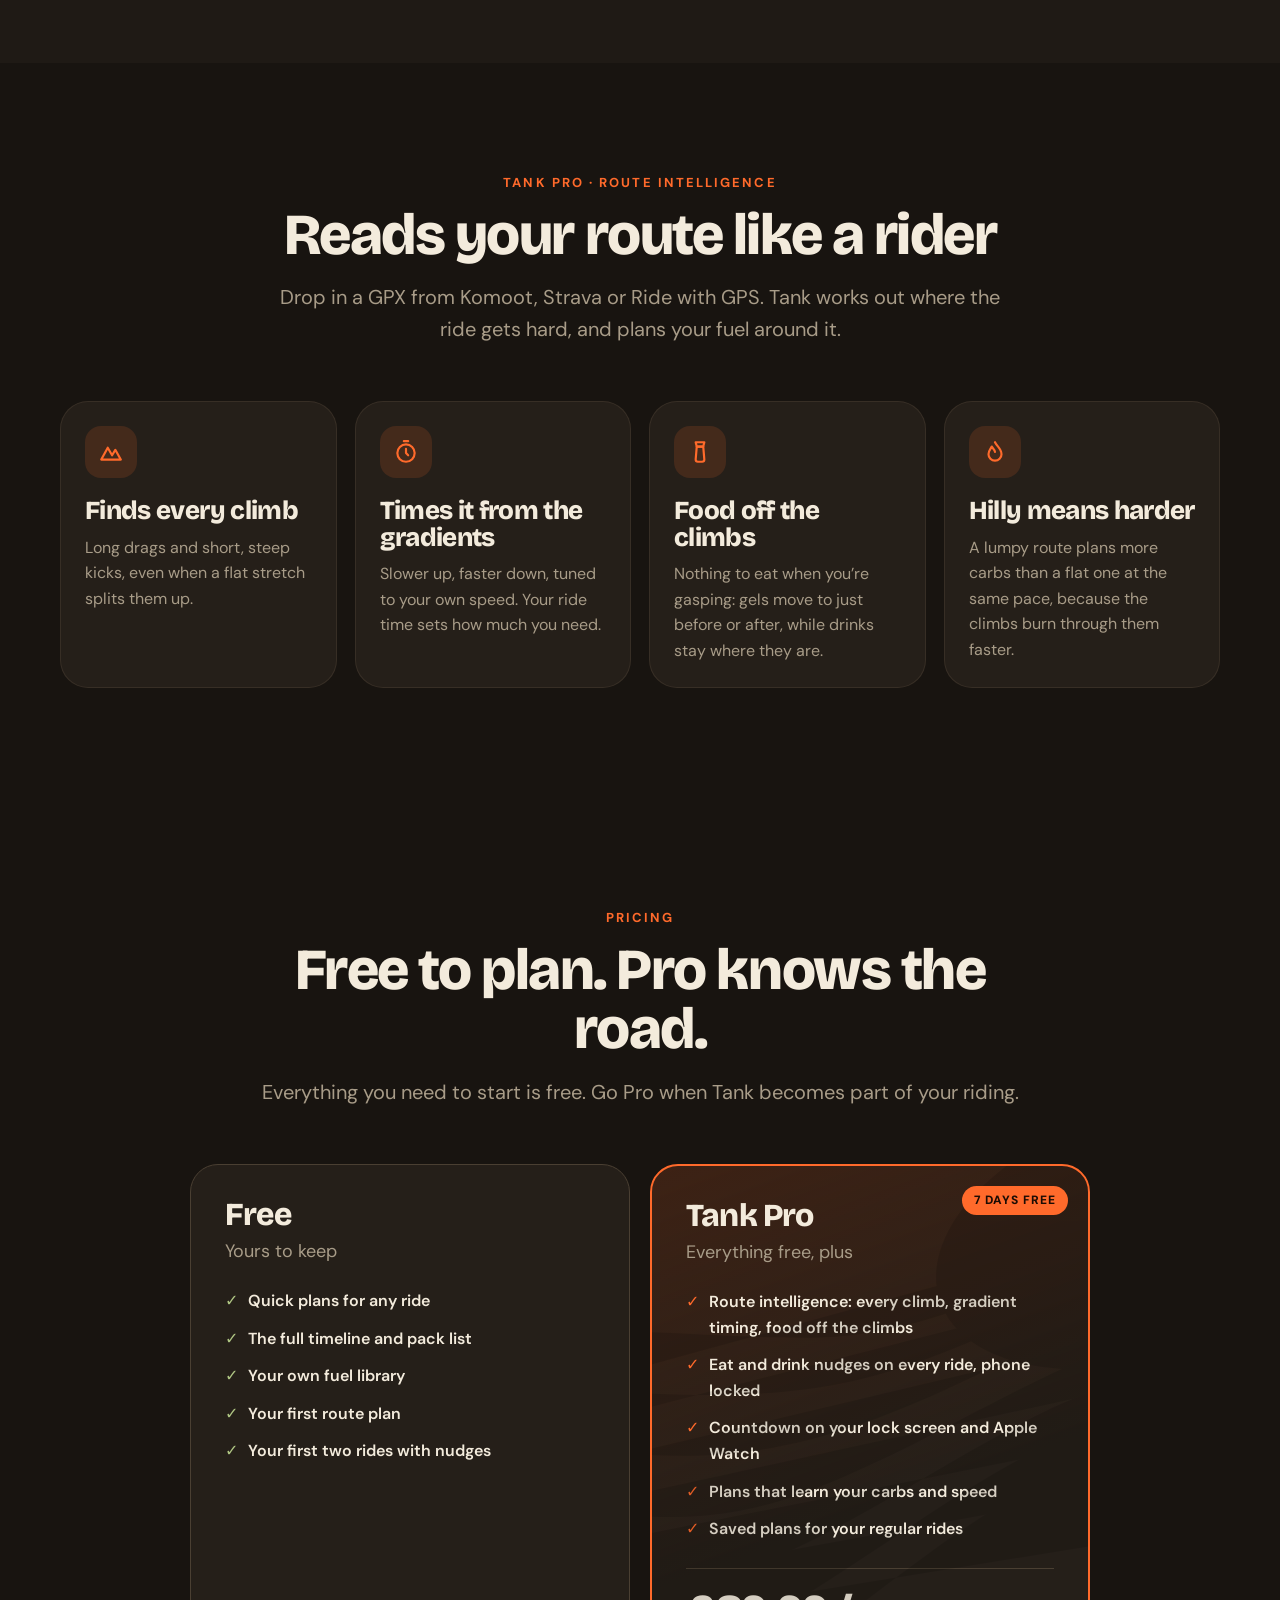
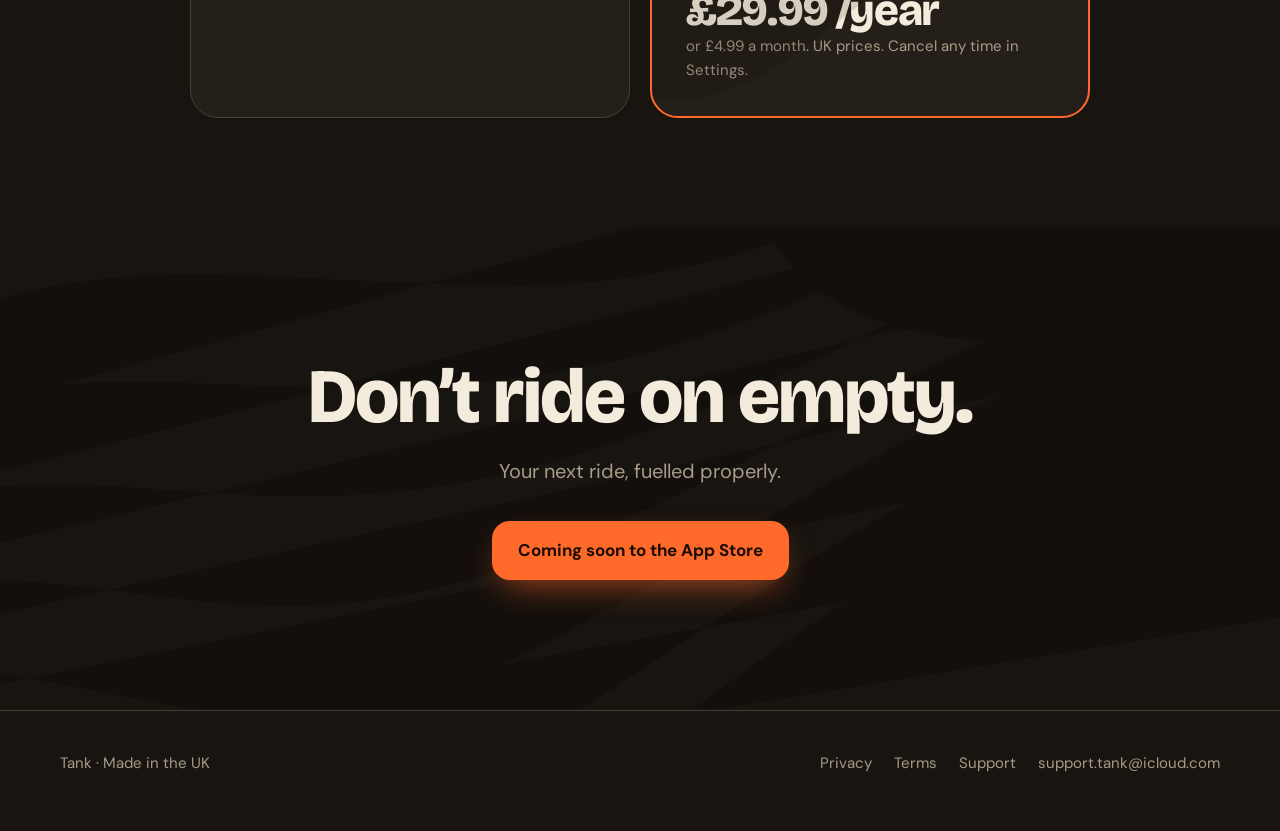
==== commit 1c2c0e27: "Website: natural-looking route screenshot Co-Authored-By: Claude Sonnet 5.5 <noreply@anthropic.com>" ====
--- a/index.html
+++ b/index.html
@@ -64,7 +64,7 @@
         </div>
       </div>
       <div class="phones reveal">
-        <div class="phone back"><img src="img/route.jpg" alt="Tank’s route screen: a 62 km gravel loop in the Peak District with three climbs, 1,197 m of climbing, 4h 15 estimated"></div>
+        <div class="phone back"><img src="img/route.jpg" alt="Tank’s route screen: a 56 km gravel loop in the Peak District with three climbs, 908 m of climbing, 3h 30 estimated"></div>
         <div class="phone front"><img src="img/plan.jpg" alt="Tank’s fuel plan: 60 g carbs per hour, 500 ml fluid, 300 mg sodium"></div>
       </div>
     </div>
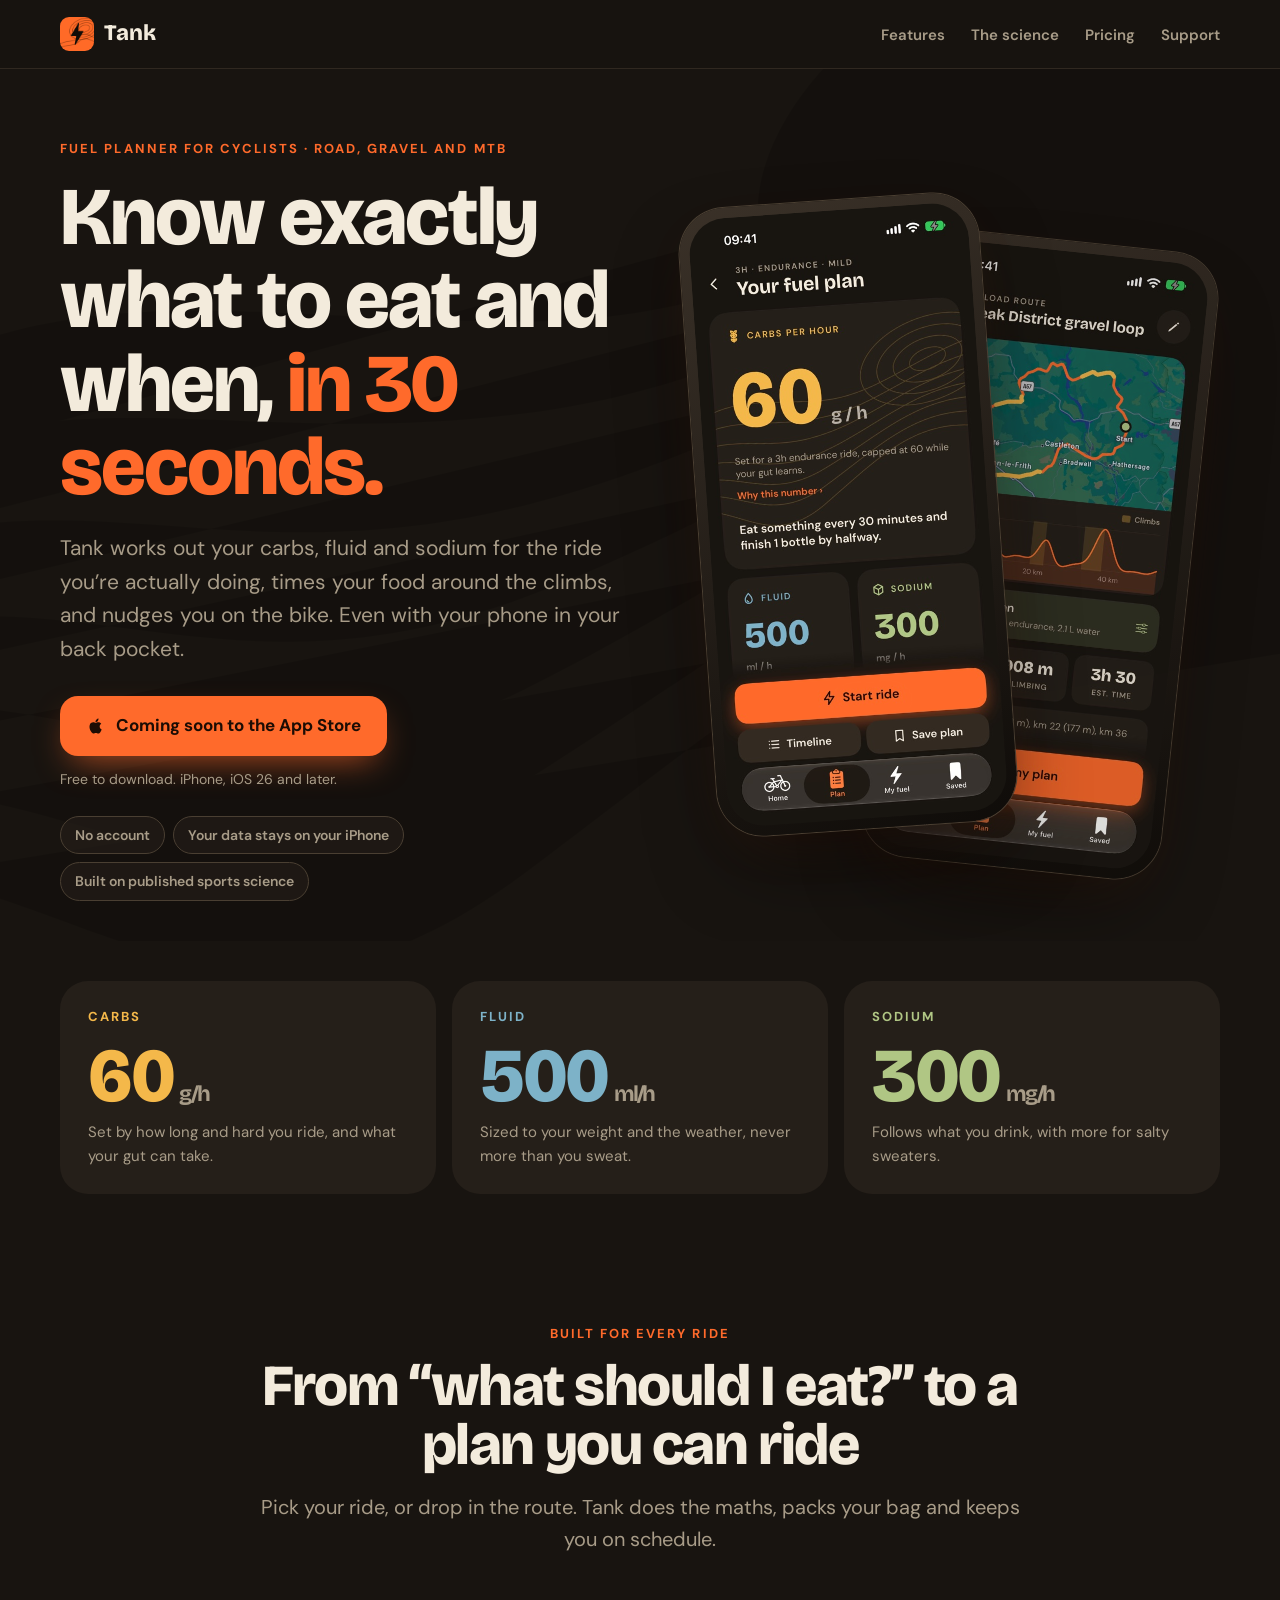
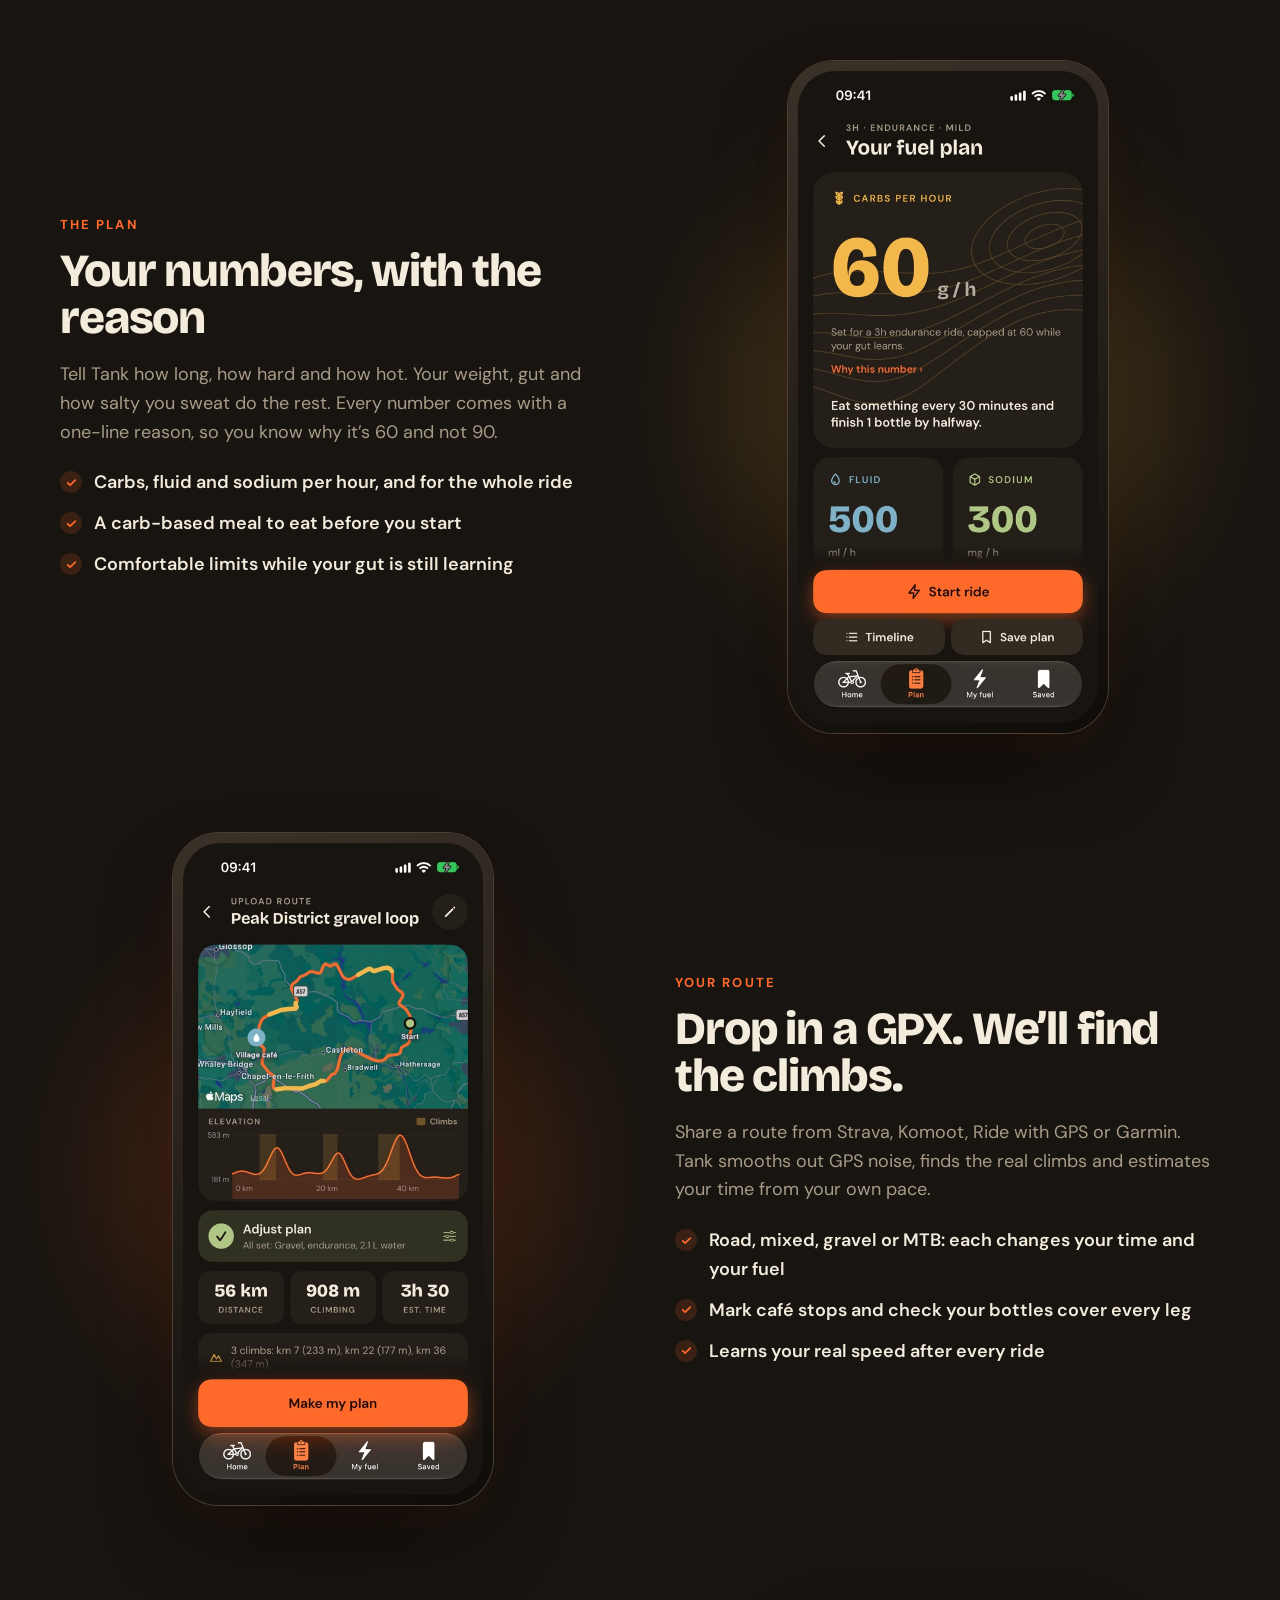
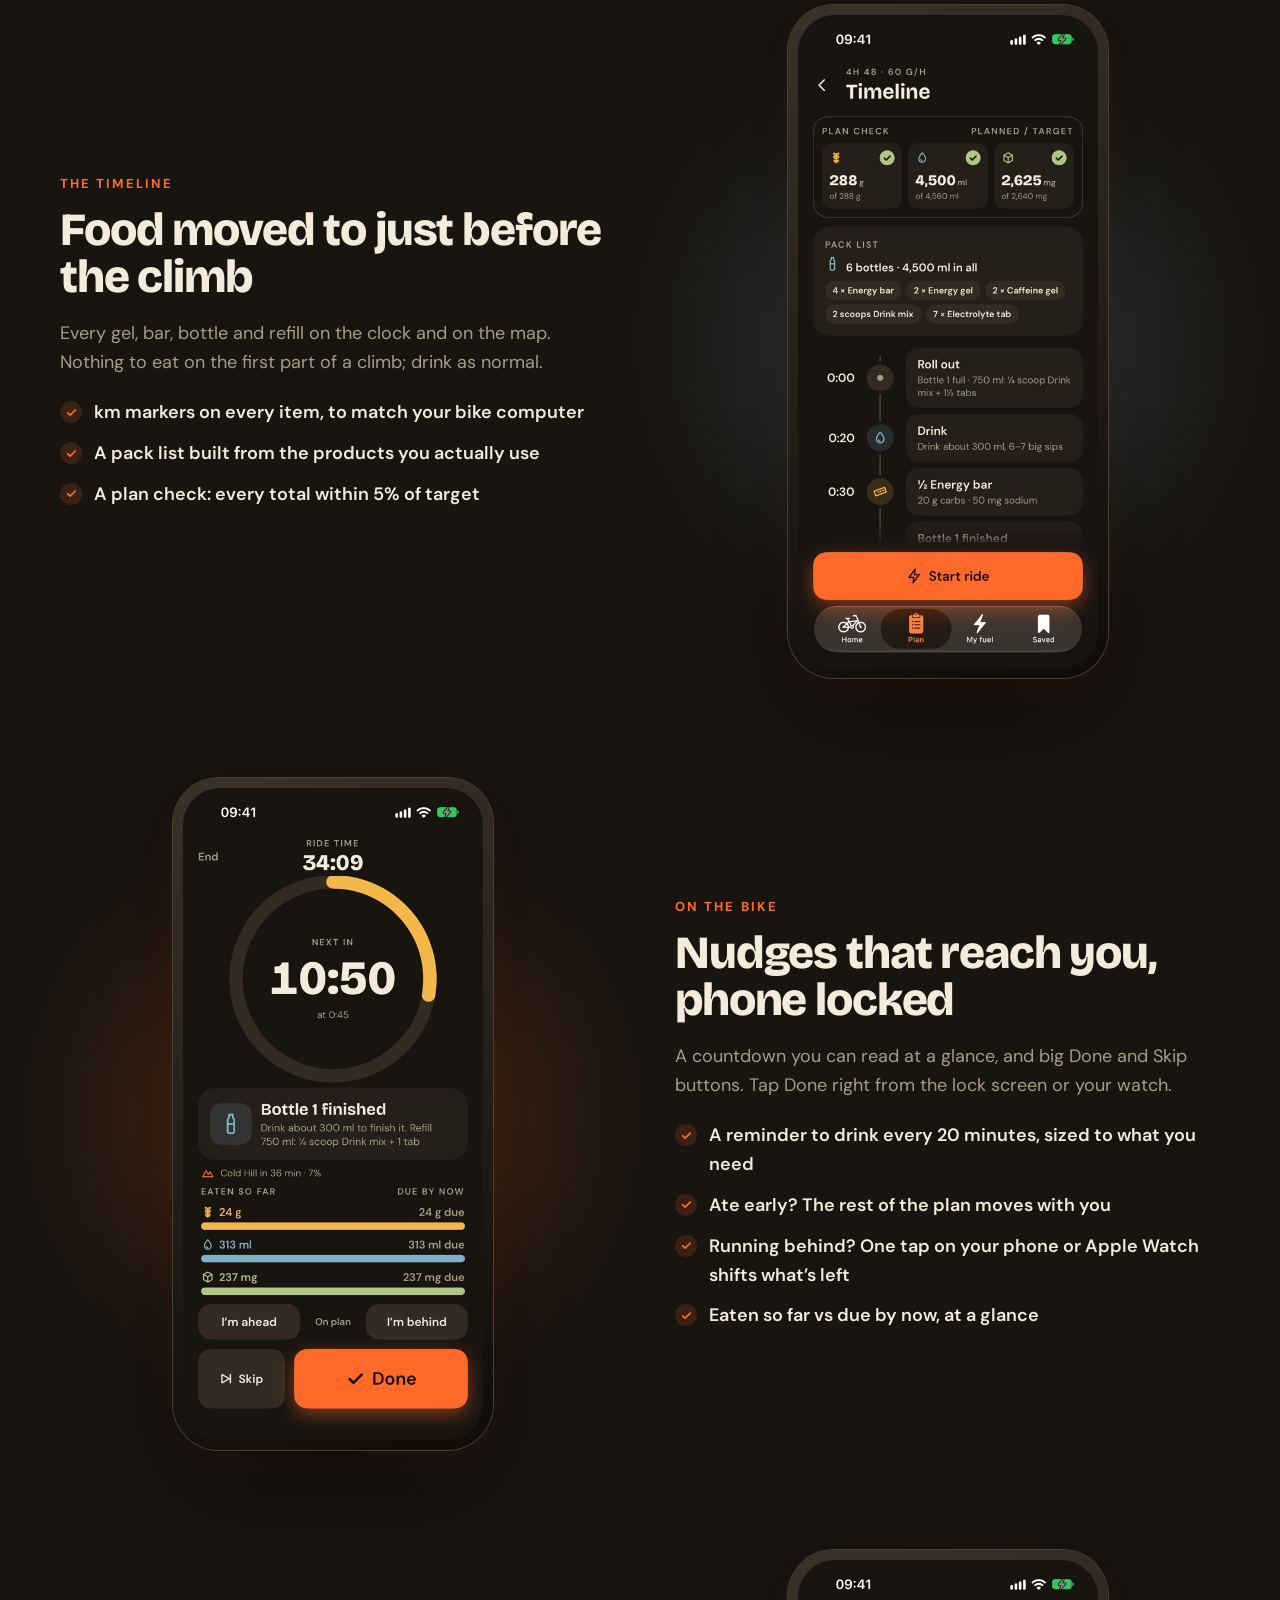
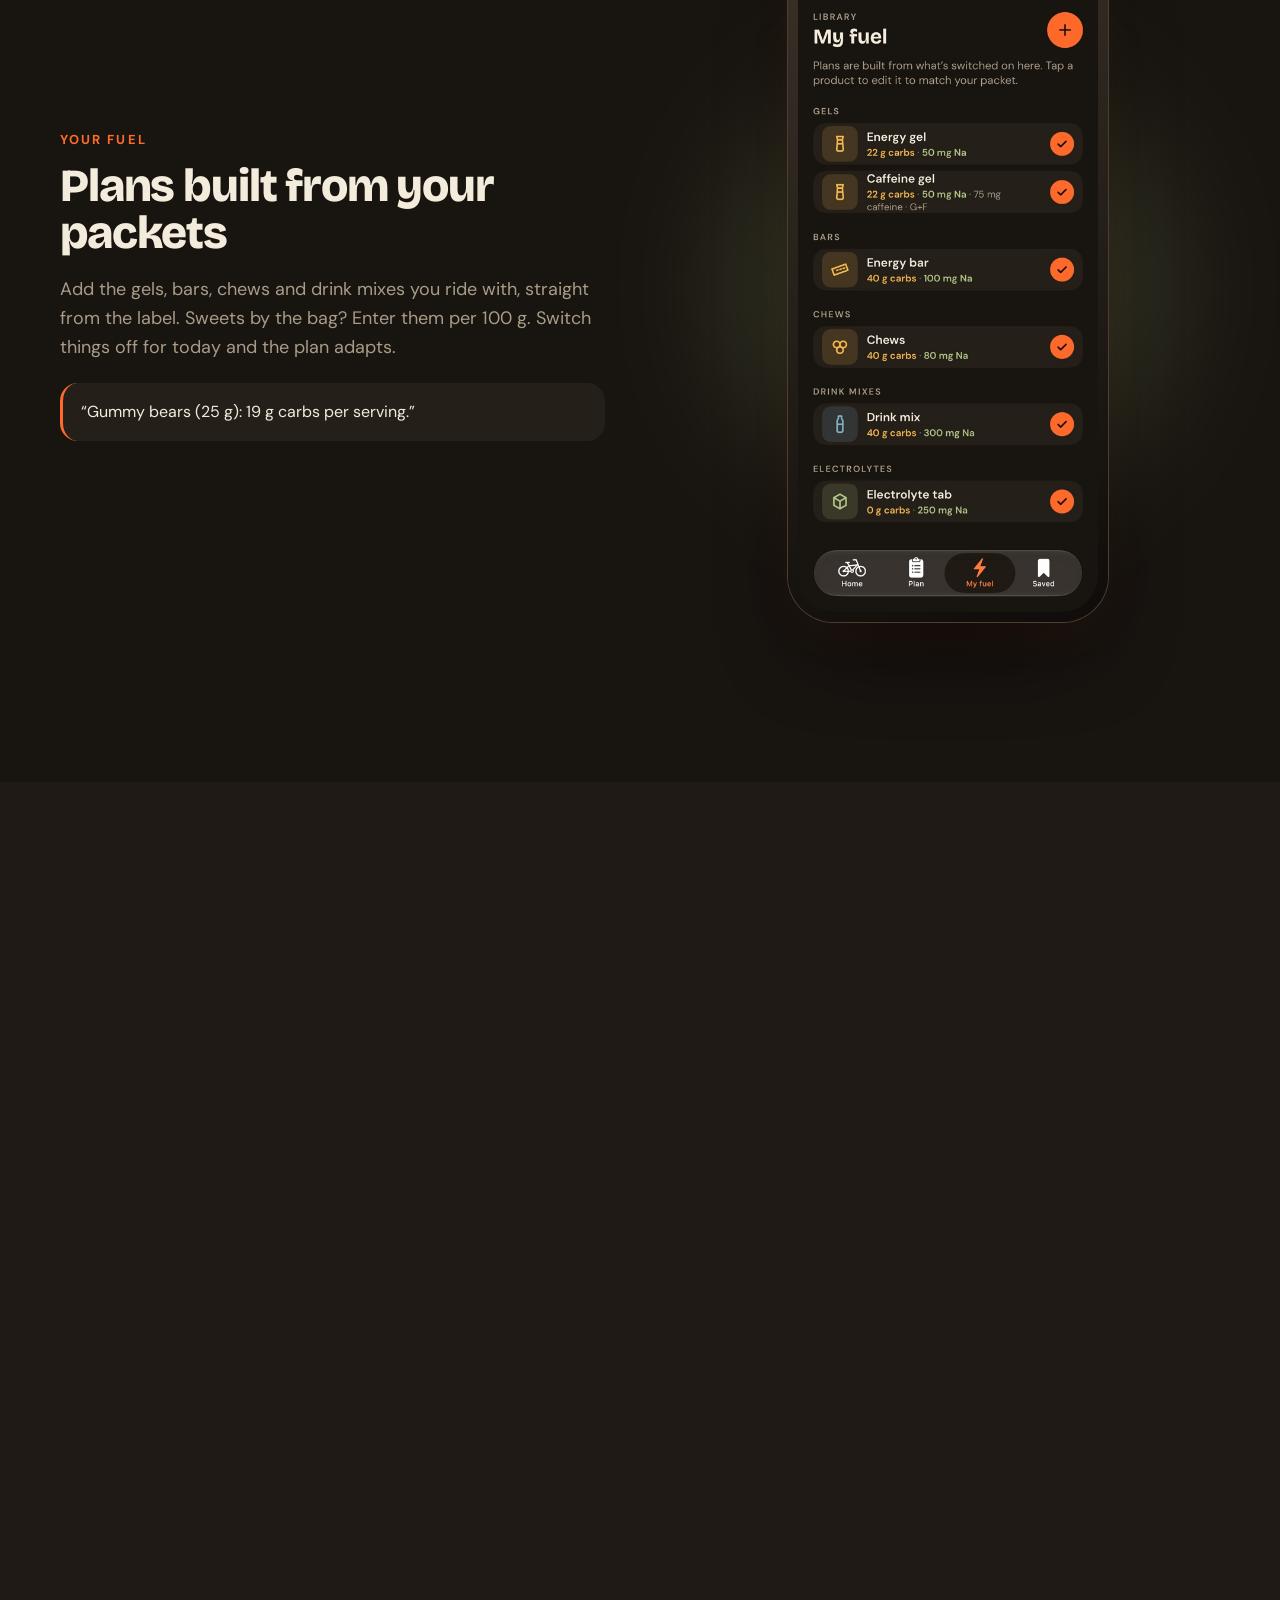
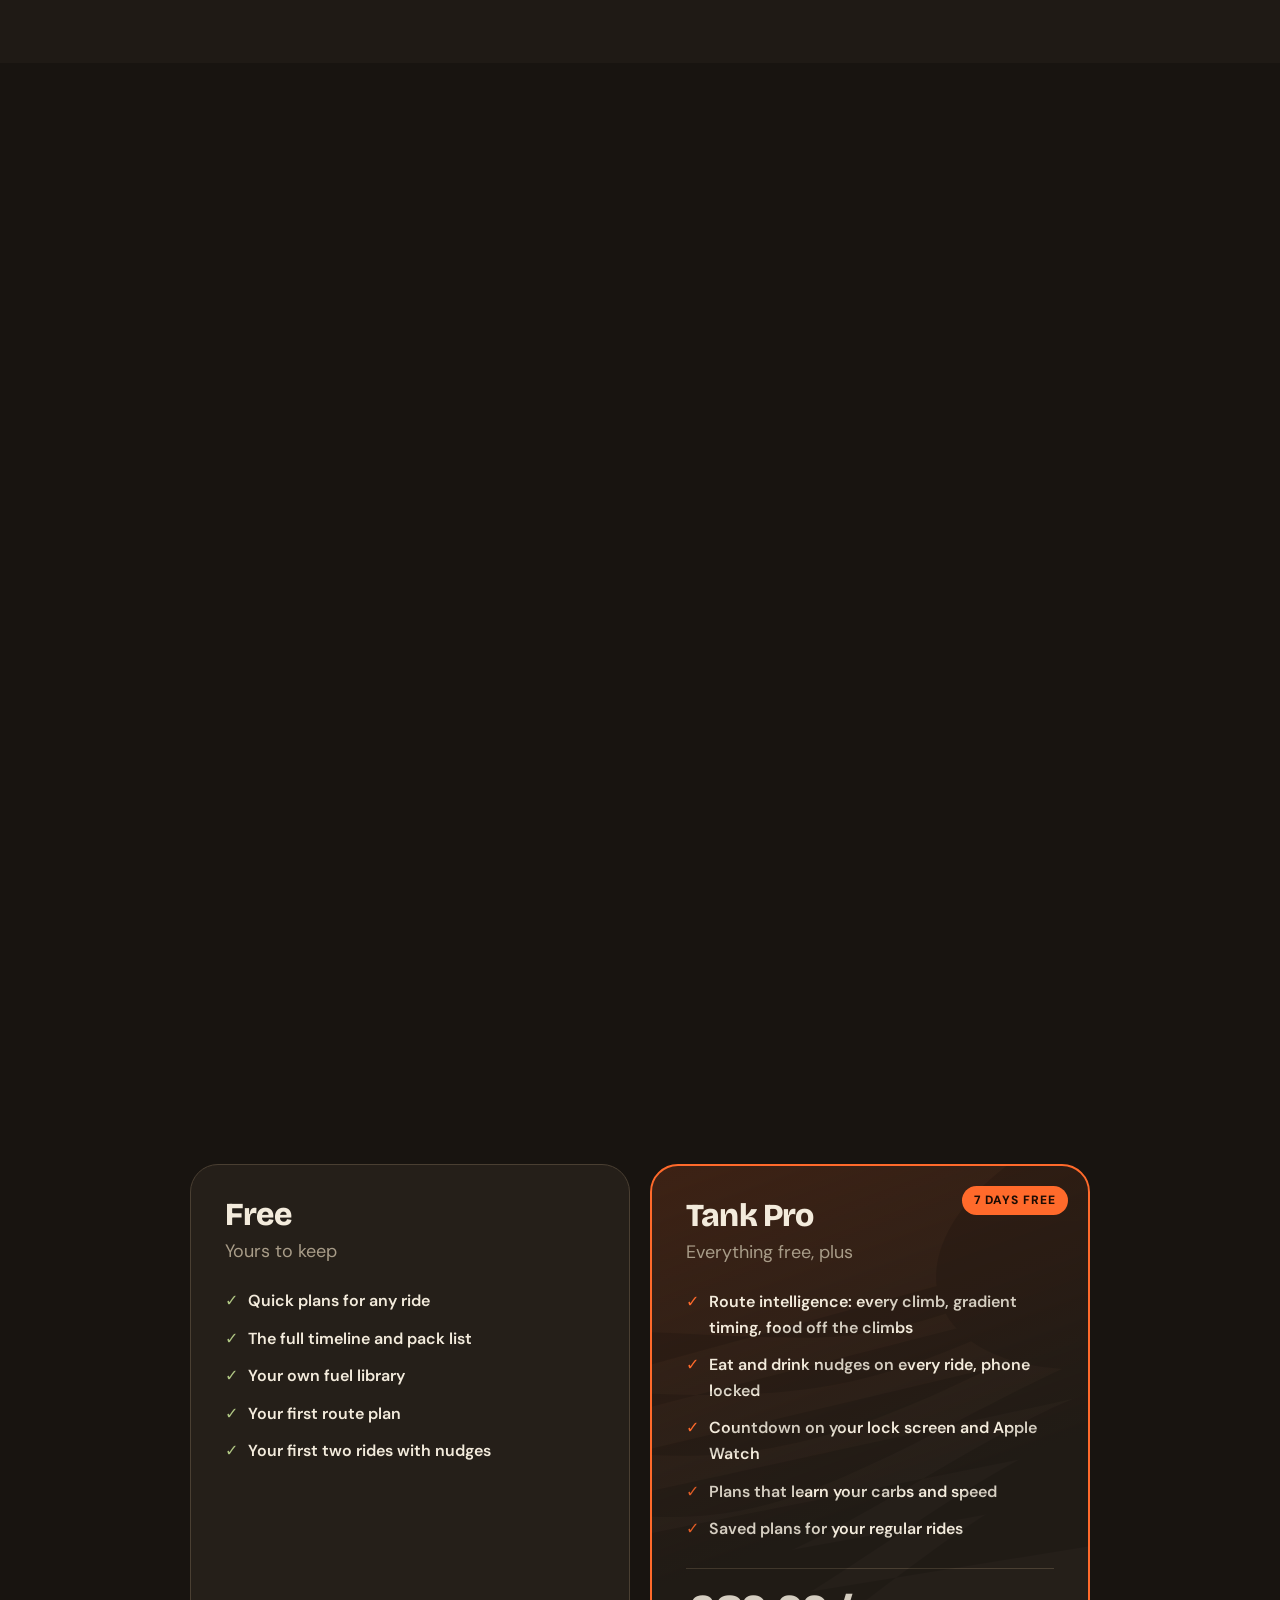
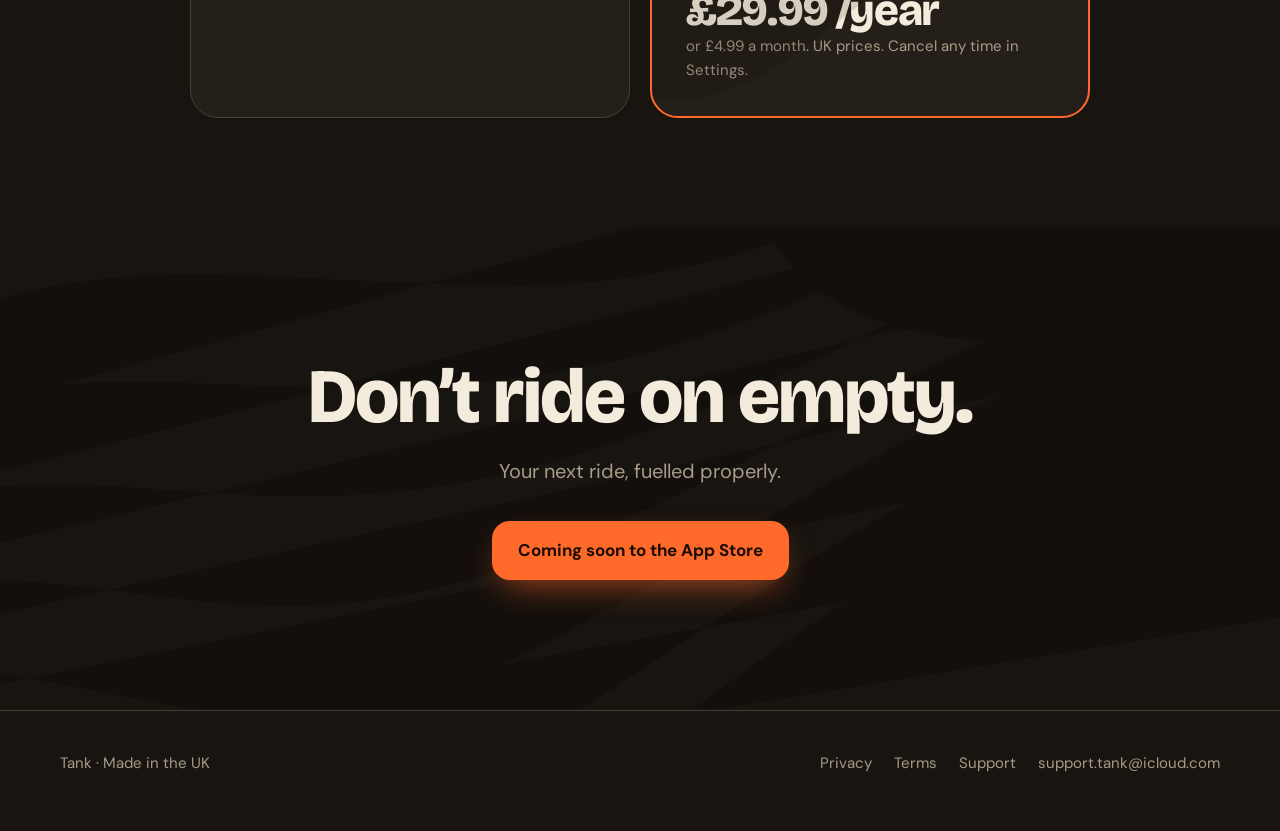
==== commit 59a5f573: "Website: refreshed timeline, in-ride and fuel screenshots Co-Authored-By: Claude Sonnet 5.5 <noreply" ====
--- a/index.html
+++ b/index.html
@@ -123,7 +123,7 @@
             <li>A plan check: every total within 5% of target</li>
           </ul>
         </div>
-        <div class="shot"><div class="glow" style="background:var(--fluid)"></div><div class="phone"><img src="img/timeline.jpg" alt="Timeline with timed food and a climb" loading="lazy"></div></div>
+        <div class="shot"><div class="glow" style="background:var(--fluid)"></div><div class="phone"><img src="img/timeline.jpg" alt="Timeline with the plan check, pack list and timed food and drink" loading="lazy"></div></div>
       </div>
 
       <div class="feature flip reveal">
@@ -138,7 +138,7 @@
             <li>Eaten so far vs due by now, at a glance</li>
           </ul>
         </div>
-        <div class="shot"><div class="glow" style="background:var(--accent)"></div><div class="phone"><img src="img/inride.jpg" alt="In-ride countdown with Done and Skip" loading="lazy"></div></div>
+        <div class="shot"><div class="glow" style="background:var(--accent)"></div><div class="phone"><img src="img/inride.jpg" alt="In-ride countdown, eaten against due, and big Done and Skip buttons" loading="lazy"></div></div>
       </div>
 
       <div class="feature reveal">
